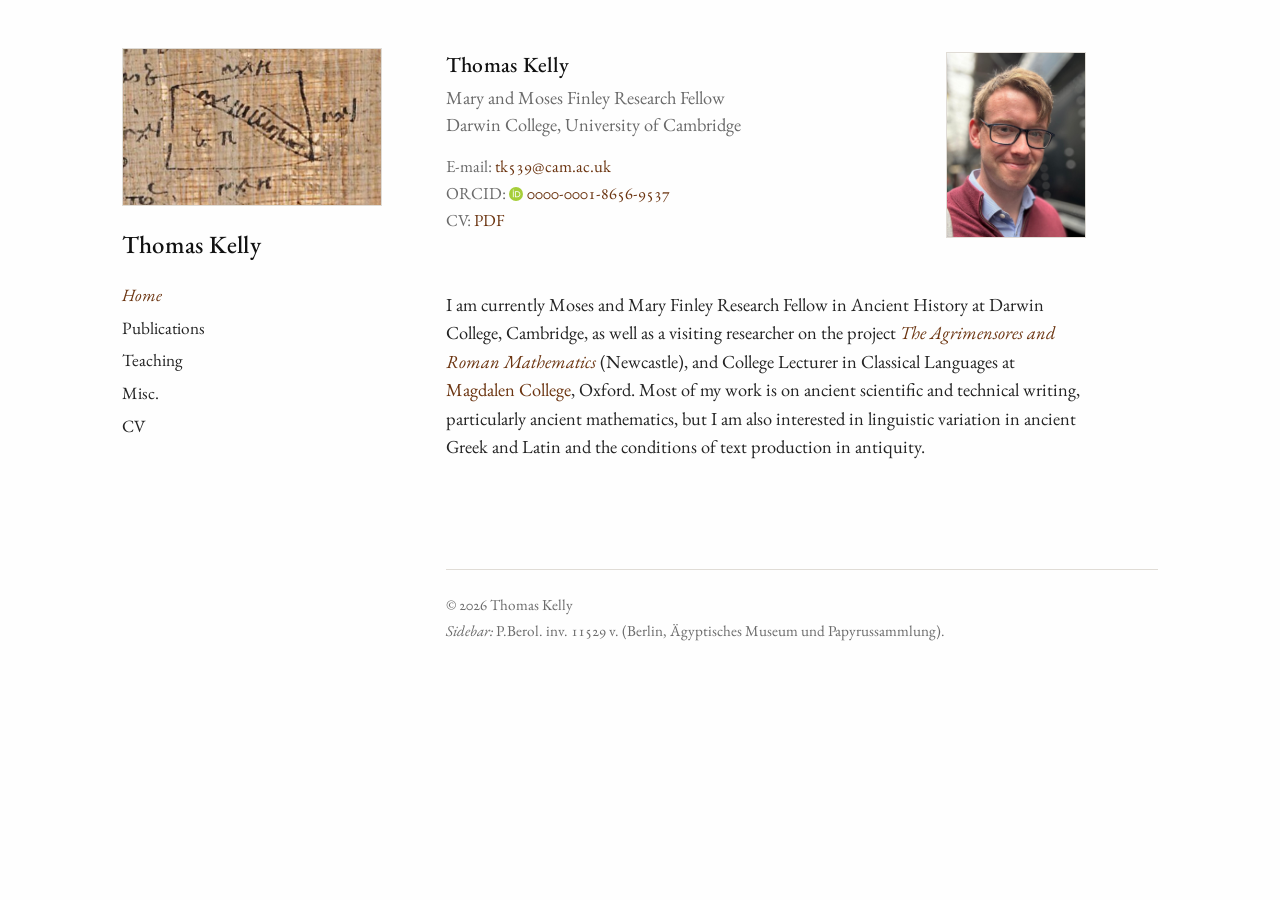
==== index.html @ 8e93f420 "anti-robots" ====
<!DOCTYPE html>
<html lang="en">
<head>
  <meta charset="UTF-8">
  <meta name="viewport" content="width=device-width, initial-scale=1">
  <title>Thomas Kelly</title>
  <meta name="robots" content="noindex, nofollow">
  <meta name="description" content="Thomas Kelly, Mary and Moses Finley Research Fellow at Darwin College, Cambridge.">
  <link rel="preconnect" href="https://fonts.googleapis.com">
  <link rel="preconnect" href="https://fonts.gstatic.com" crossorigin>
  <link rel="stylesheet" href="https://fonts.googleapis.com/css2?family=EB+Garamond:ital,wght@0,400;0,500;0,600;1,400;1,600&display=swap">
  <link rel="stylesheet" href="style.css">
</head>
<body>
<div class="layout">

  <aside class="sidebar">
    <a href="https://berlpap.smb.museum/03066/?lang=en"
       title="P.Berol. inv. 11529 v. — Mathematical exercises from Theadelpheia, after 139 CE. Staatliche Museen zu Berlin, Ägyptisches Museum und Papyrussammlung.">
      <img class="sidebar-image" src="papyrus.jpg"
           alt="A quadrilateral diagram with Greek annotations from a Roman-period mathematical papyrus.">
    </a>
    <h1><a href="index.html">Thomas Kelly</a></h1>
    <nav>
      <ul>
        <li><a href="index.html" class="current">Home</a></li>
        <li><a href="publications.html">Publications</a></li>
        <li><a href="teaching.html">Teaching</a></li>
        <li><a href="misc.html">Misc.</a></li>
        <li><a href="cv.pdf">CV</a></li>
      </ul>
    </nav>
  </aside>

  <main>

    <div class="contact">
      <img class="portrait" src="portrait.jpg" alt="">
      <p class="name">Thomas Kelly</p>
      <p class="role">
        Mary and Moses Finley Research Fellow<br>
        <a href="https://www.darwin.cam.ac.uk/">Darwin College</a>, University of Cambridge
      </p>
      <div class="links">
        E-mail: <a href="mailto:tk539@cam.ac.uk">tk539@cam.ac.uk</a><br>
        ORCID: <a href="https://orcid.org/0000-0001-8656-9537"><img src="orcid.svg" class="orcid-icon" alt="">0000-0001-8656-9537</a><br>
        CV: <a href="cv.pdf">PDF</a>
      </div>
    </div>

    <p>I am currently Moses and Mary Finley Research Fellow in Ancient History at Darwin College, Cambridge, as well as a visiting researcher on the project <em><a href="https://agroma.ncl.ac.uk/">The Agrimensores and Roman Mathematics</a></em> (Newcastle), and College Lecturer in Classical Languages at <a href="https://www.magd.ox.ac.uk/people/dr-thomas-kelly/">Magdalen College</a>, Oxford. Most of my work is on ancient scientific and technical writing, particularly ancient mathematics, but I am also interested in linguistic variation in ancient Greek and Latin and the conditions of text production in antiquity.

  </main>

  <footer class="footer">
    <p>&copy; 2026 Thomas Kelly</p>
    <p><em>Sidebar:</em> P.Berol. inv. 11529 v. (Berlin, <a href="https://berlpap.smb.museum/03066/?lang=en">Ägyptisches Museum und Papyrussammlung</a>).</p>
  </footer>

</div>
</body>
</html>
---- style.css ----
/* ────────────────────────────────────────────────────────────
   Thomas Kelly — personal site
   Two-column layout: sidebar (image, name, nav, portrait) +
   main content. EB Garamond body, white background, warm-brown
   accent pulled from papyrus ink. Mobile: sidebar stacks above.
   ──────────────────────────────────────────────────────────── */

:root {
  --bg:           #fefefe;
  --text:         #232323;
  --heading:      #111;
  --muted:        #6a6a6a;
  --accent:       #6b3410;
  --accent-hover: #4a2308;
  --rule:         #e0dcd6;

  --sidebar-width: 260px;
  --content-max:   640px;
  --column-gap:    4rem;
  --page-pad-y:    3rem;
  --page-pad-x:    2rem;
  --max-width:     1100px;

  --font-body:     'EB Garamond', Garamond, Georgia, 'Times New Roman', serif;
  --size-body:     1.15rem;
  --leading:       1.55;
}

*, *::before, *::after { box-sizing: border-box; }

html { font-size: 16px; }

body {
  margin: 0;
  background: var(--bg);
  color: var(--text);
  font-family: var(--font-body);
  font-size: var(--size-body);
  line-height: var(--leading);
  font-feature-settings: "kern" 1, "liga" 1, "onum" 1;
  -webkit-font-smoothing: antialiased;
  -moz-osx-font-smoothing: grayscale;
  text-rendering: optimizeLegibility;
}

/* ── LAYOUT ─────────────────────────────────────────────────── */

.layout {
  max-width: var(--max-width);
  margin: 0 auto;
  padding: var(--page-pad-y) var(--page-pad-x);
  display: grid;
  grid-template-columns: var(--sidebar-width) 1fr;
  column-gap: var(--column-gap);
  align-items: start;
}

.sidebar {
  position: sticky;
  top: var(--page-pad-y);
  align-self: start;
}

main { max-width: var(--content-max); min-width: 0; }

/* ── SIDEBAR ────────────────────────────────────────────────── */

.sidebar-image {
  display: block;
  width: 100%;
  height: auto;
  margin-bottom: 1.5rem;
  /* subtle border matches the muted line below — keeps the
     papyrus from floating on white */
  border: 1px solid var(--rule);
}

.sidebar h1 {
  font-size: 1.55rem;
  font-weight: 500;
  letter-spacing: 0.01em;
  margin: 0 0 1.25rem;
  line-height: 1.2;
}

.sidebar h1 a {
  color: var(--heading);
  border-bottom: none;
}

.sidebar h1 a:hover { color: var(--accent); }

.sidebar nav ul {
  list-style: none;
  padding: 0;
  margin: 0 0 2rem;
}

.sidebar nav li { margin: 0.2rem 0; }

.sidebar nav a {
  display: inline-block;
  color: var(--text);
  border-bottom: none;
  padding: 0.05rem 0;
  font-size: 1.08rem;
}

.sidebar nav a:hover { color: var(--accent); }

.sidebar nav a.current {
  color: var(--accent);
  font-style: italic;
}

.portrait {
  float: right;
  width: 140px;
  height: auto;
  margin: 0.25rem 0 1rem 1.5rem;
  border: 1px solid var(--rule);
}

/* ── MAIN CONTENT ───────────────────────────────────────────── */

main p { margin: 0 0 1rem; }
main p:last-child { margin-bottom: 0; }

main h2 {
  font-size: 1.3rem;
  font-weight: 500;
  color: var(--heading);
  margin: 2.75rem 0 1rem;
  letter-spacing: 0.01em;
}

main h2:first-child { margin-top: 0; }

main h3 {
  font-size: 1.08rem;
  font-weight: 600;
  color: var(--heading);
  margin: 1.75rem 0 0.5rem;
}

/* Links: warm brown, with a subtle underline-on-hover instead of
   the default — quieter than a permanent underline, more visible
   than a colour change alone */
a {
  color: var(--accent);
  text-decoration: none;
  border-bottom: 1px solid transparent;
  transition: border-color 120ms ease, color 120ms ease;
}

a:hover {
  border-bottom-color: var(--accent);
}

a:focus-visible {
  outline: 2px solid var(--accent);
  outline-offset: 2px;
  border-bottom-color: transparent;
}

em, i { font-style: italic; }
strong, b { font-weight: 600; }

/* ── CONTACT BLOCK (HOME PAGE) ──────────────────────────────── */

.contact {
  margin-bottom: 2.25rem;
  display: flow-root;   /* contains the floated portrait */
}

.contact .name {
  font-size: 1.35rem;
  font-weight: 500;
  color: var(--heading);
  margin: 0 0 0.15rem;
  letter-spacing: 0.01em;
}

.contact .role {
  color: var(--muted);
  margin: 0 0 1rem;
  line-height: 1.45;
}

.contact .role a { color: var(--muted); }
.contact .role a:hover { color: var(--accent); border-bottom-color: var(--accent); }

.contact .links {
  color: var(--muted);
  line-height: 1.6;
  font-size: 1.05rem;
}

.contact .links a { color: var(--accent); }

.orcid-icon {
  width: 14px;
  height: 14px;
  vertical-align: -2px;
  margin-right: 0.25rem;
}

/* ── BIBLIOGRAPHIC LISTS ────────────────────────────────────── */
/* Hanging indent: title flows back when it wraps. No bullets.
   Standard academic citation look. */

ul.entries {
  list-style: none;
  padding: 0;
  margin: 0;
}

ul.entries li {
  margin: 0 0 0.85rem;
  padding-left: 1.5em;
  text-indent: -1.5em;
}

ul.entries li:last-child { margin-bottom: 0; }

/* For shorter inline lists (Misc page, etc.) */
ul.plain {
  list-style: none;
  padding: 0;
  margin: 0;
}

ul.plain li { margin: 0 0 0.6rem; }

/* The middle dot separator between [text] and [recordings] */
.sep {
  color: var(--muted);
  margin: 0 0.4em;
}

/* ── FOOTER ─────────────────────────────────────────────────── */

.footer {
  grid-column: 2;
  margin-top: 6rem;
  padding-top: 1.25rem;
  border-top: 1px solid var(--rule);
  color: var(--muted);
  font-size: 0.95rem;
  line-height: 1.5;
}

.footer p { margin: 0.25rem 0; }
.footer a { color: var(--muted); }
.footer a:hover { color: var(--accent); border-bottom-color: var(--accent); }

/* ── MOBILE ─────────────────────────────────────────────────── */

@media (max-width: 760px) {
  .layout {
    grid-template-columns: 1fr;
    padding: 1.75rem 1.25rem;
    row-gap: 2rem;
  }
  .sidebar { position: static; }
  .sidebar-image { max-width: 320px; }
  .sidebar h1 { font-size: 1.7rem; }
  .portrait { width: 110px; margin-left: 1rem; }
  .footer { grid-column: 1; margin-top: 4rem; }
  main h2 { margin-top: 2.25rem; }
  :root { --size-body: 1.1rem; }
}

/* ── PRINT ──────────────────────────────────────────────────── */
/* Keep things sensible if anyone prints a page */

@media print {
  .sidebar, .footer { display: none; }
  .layout {
    display: block;
    max-width: none;
    padding: 0;
  }
  main { max-width: none; }
  a { color: inherit; border-bottom: none; }
}
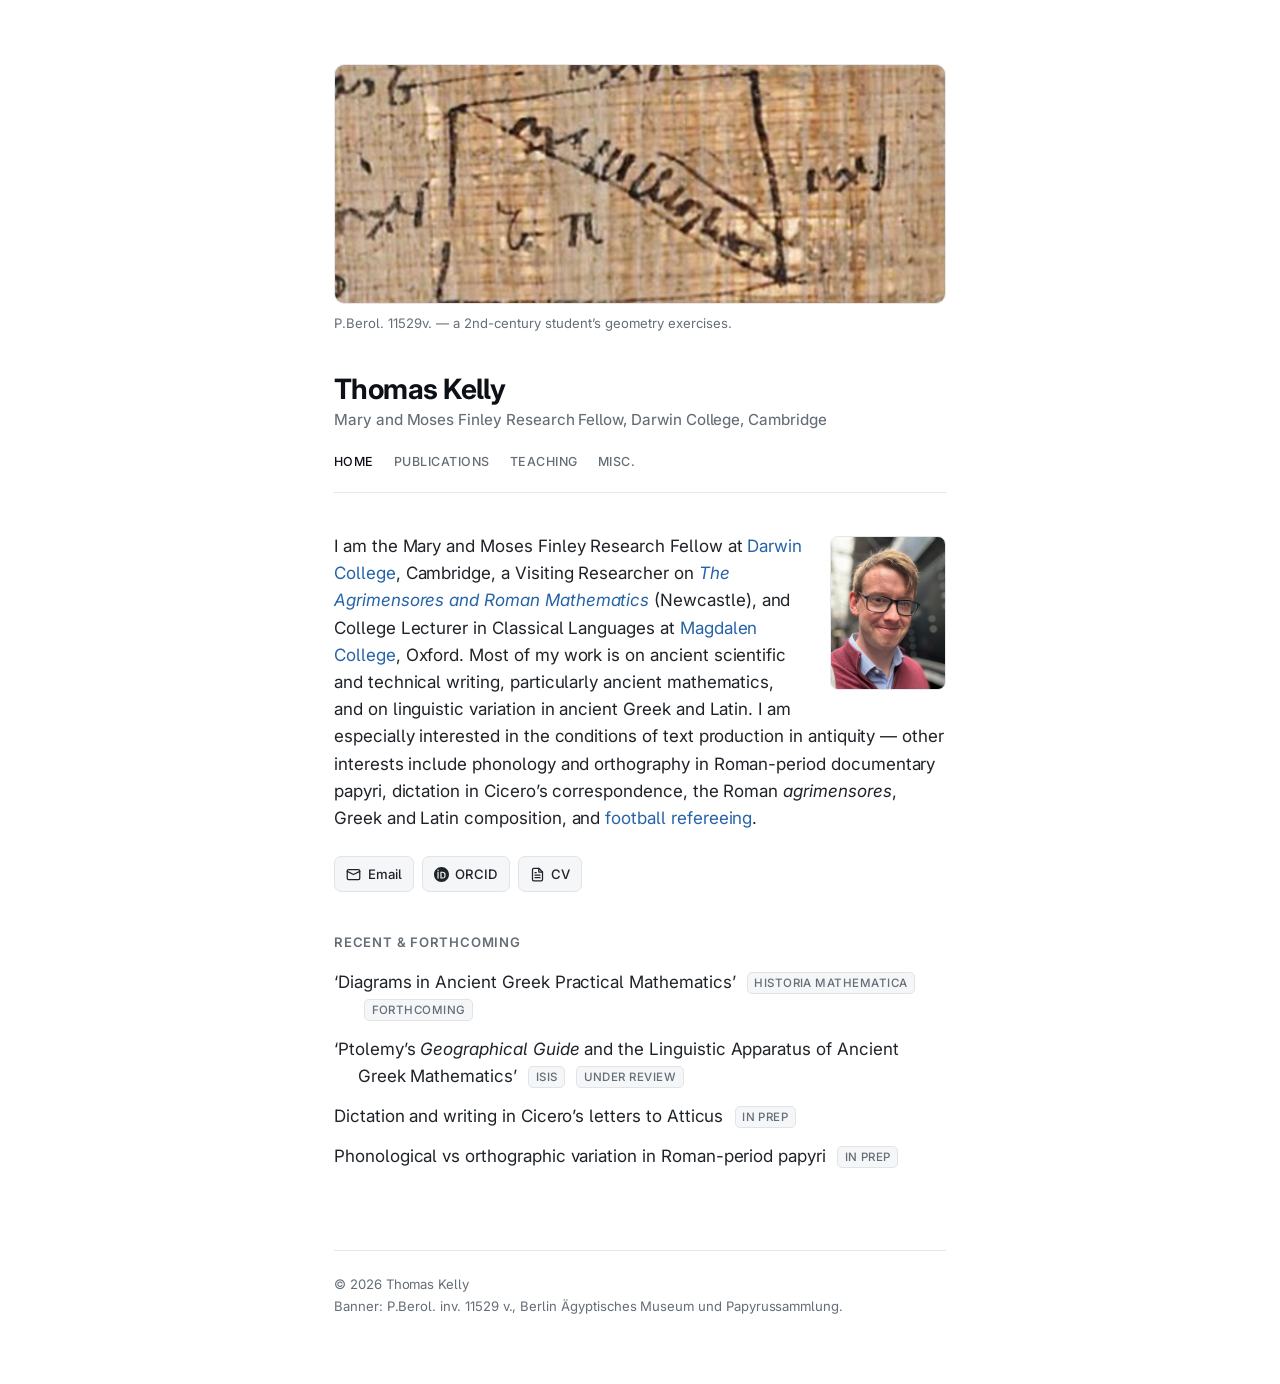
==== commit 2780e8f3: "aesthetic update" ====
--- a/index.html
+++ b/index.html
@@ -4,59 +4,74 @@
   <meta charset="UTF-8">
   <meta name="viewport" content="width=device-width, initial-scale=1">
   <title>Thomas Kelly</title>
+  <meta name="description" content="Thomas Kelly, Mary and Moses Finley Research Fellow at Darwin College, Cambridge.">
   <meta name="robots" content="noindex, nofollow">
-  <meta name="description" content="Thomas Kelly, Mary and Moses Finley Research Fellow at Darwin College, Cambridge.">
+  <meta name="theme-color" content="#0d1117">
   <link rel="preconnect" href="https://fonts.googleapis.com">
   <link rel="preconnect" href="https://fonts.gstatic.com" crossorigin>
-  <link rel="stylesheet" href="https://fonts.googleapis.com/css2?family=EB+Garamond:ital,wght@0,400;0,500;0,600;1,400;1,600&display=swap">
+  <link rel="stylesheet" href="https://fonts.googleapis.com/css2?family=Inter:wght@400;450;500;600;700&family=Noto+Sans:wght@400;500;600&display=swap">
   <link rel="stylesheet" href="style.css">
 </head>
 <body>
-<div class="layout">
+<div class="container">
 
-  <aside class="sidebar">
+  <div class="banner">
     <a href="https://berlpap.smb.museum/03066/?lang=en"
-       title="P.Berol. inv. 11529 v. — Mathematical exercises from Theadelpheia, after 139 CE. Staatliche Museen zu Berlin, Ägyptisches Museum und Papyrussammlung.">
-      <img class="sidebar-image" src="papyrus.jpg"
+       title="P.Berol. inv. 11529 v. — Mathematical exercises from Theadelpheia, after 139 CE.">
+      <img src="papyrus.jpg"
            alt="A quadrilateral diagram with Greek annotations from a Roman-period mathematical papyrus.">
     </a>
+    <span class="caption">P.Berol. 11529v. — a 2nd-century student&rsquo;s geometry exercises.</span>
+  </div>
+
+  <header class="site-header">
     <h1><a href="index.html">Thomas Kelly</a></h1>
+    <p class="tagline">Mary and Moses Finley Research Fellow, Darwin College, Cambridge</p>
     <nav>
-      <ul>
-        <li><a href="index.html" class="current">Home</a></li>
-        <li><a href="publications.html">Publications</a></li>
-        <li><a href="teaching.html">Teaching</a></li>
-        <li><a href="misc.html">Misc.</a></li>
-        <li><a href="cv.pdf">CV</a></li>
-      </ul>
+      <a href="index.html" class="current">Home</a>
+      <a href="publications.html">Publications</a>
+      <a href="teaching.html">Teaching</a>
+      <a href="misc.html">Misc.</a>
     </nav>
-  </aside>
+  </header>
 
   <main>
 
-    <div class="contact">
+    <div class="bio">
       <img class="portrait" src="portrait.jpg" alt="">
-      <p class="name">Thomas Kelly</p>
-      <p class="role">
-        Mary and Moses Finley Research Fellow<br>
-        <a href="https://www.darwin.cam.ac.uk/">Darwin College</a>, University of Cambridge
-      </p>
-      <div class="links">
-        E-mail: <a href="mailto:tk539@cam.ac.uk">tk539@cam.ac.uk</a><br>
-        ORCID: <a href="https://orcid.org/0000-0001-8656-9537"><img src="orcid.svg" class="orcid-icon" alt="">0000-0001-8656-9537</a><br>
-        CV: <a href="cv.pdf">PDF</a>
-      </div>
+      <p>I am the Mary and Moses Finley Research Fellow at <a href="https://www.darwin.cam.ac.uk/">Darwin College</a>, Cambridge, a Visiting Researcher on <em><a href="https://agroma.ncl.ac.uk/">The Agrimensores and Roman Mathematics</a></em> (Newcastle), and College Lecturer in Classical Languages at <a href="https://www.magd.ox.ac.uk/people/dr-thomas-kelly/">Magdalen College</a>, Oxford. Most of my work is on ancient scientific and technical writing, particularly ancient mathematics, and on linguistic variation in ancient Greek and Latin. I am especially interested in the conditions of text production in antiquity &mdash; other interests include phonology and orthography in Roman-period documentary papyri, dictation in Cicero&rsquo;s correspondence, the Roman <em>agrimensores</em>, Greek and Latin composition, and <a href="misc.html#mildenhall">football refereeing</a>.</p>
     </div>
 
-    <p>I am currently Moses and Mary Finley Research Fellow in Ancient History at Darwin College, Cambridge, as well as a visiting researcher on the project <em><a href="https://agroma.ncl.ac.uk/">The Agrimensores and Roman Mathematics</a></em> (Newcastle), and College Lecturer in Classical Languages at <a href="https://www.magd.ox.ac.uk/people/dr-thomas-kelly/">Magdalen College</a>, Oxford. Most of my work is on ancient scientific and technical writing, particularly ancient mathematics, but I am also interested in linguistic variation in ancient Greek and Latin and the conditions of text production in antiquity.
+    <div class="iconrow">
+      <a href="mailto:tk539@cam.ac.uk">
+        <svg viewBox="0 0 24 24" fill="none" stroke="currentColor" stroke-width="2" stroke-linecap="round" stroke-linejoin="round"><rect x="2" y="4" width="20" height="16" rx="2"/><path d="m22 7-10 5L2 7"/></svg>
+        Email
+      </a>
+      <a href="https://orcid.org/0000-0001-8656-9537">
+        <svg viewBox="0 0 24 24" fill="currentColor"><path d="M12 0C5.4 0 0 5.4 0 12s5.4 12 12 12 12-5.4 12-12S18.6 0 12 0zM7.4 18.4H5.5V7.6h1.9v10.8zm-.95-12.2a1.1 1.1 0 1 1 0-2.2 1.1 1.1 0 0 1 0 2.2zM18.5 14c0 3-1.9 4.4-4.7 4.4h-3.6V7.6h3.6c2.8 0 4.7 1.5 4.7 4.4v2zm-4.8-4.8h-1.6v7.5h1.6c2.3 0 3-1.4 3-3.7 0-2.2-.9-3.8-3-3.8z"/></svg>
+        ORCID
+      </a>
+      <a href="cv.pdf">
+        <svg viewBox="0 0 24 24" fill="none" stroke="currentColor" stroke-width="2" stroke-linecap="round" stroke-linejoin="round"><path d="M14 2H6a2 2 0 0 0-2 2v16a2 2 0 0 0 2 2h12a2 2 0 0 0 2-2V8z"/><path d="M14 2v6h6"/><path d="M16 13H8M16 17H8M10 9H8"/></svg>
+        CV
+      </a>
+    </div>
+
+    <h2>Recent &amp; forthcoming</h2>
+    <ul class="entries">
+      <li>&lsquo;Diagrams in Ancient Greek Practical Mathematics&rsquo; <span class="tag">Historia Mathematica</span> <span class="tag">forthcoming</span></li>
+      <li>&lsquo;Ptolemy&rsquo;s <em>Geographical Guide</em> and the Linguistic Apparatus of Ancient Greek Mathematics&rsquo; <span class="tag">Isis</span> <span class="tag">under review</span></li>
+      <li>Dictation and writing in Cicero&rsquo;s letters to Atticus <span class="tag">in prep</span></li>
+      <li>Phonological vs orthographic variation in Roman-period papyri <span class="tag">in prep</span></li>
+    </ul>
 
   </main>
 
   <footer class="footer">
     <p>&copy; 2026 Thomas Kelly</p>
-    <p><em>Sidebar:</em> P.Berol. inv. 11529 v. (Berlin, <a href="https://berlpap.smb.museum/03066/?lang=en">Ägyptisches Museum und Papyrussammlung</a>).</p>
+    <p>Banner: P.Berol. inv. 11529 v., Berlin <a href="https://berlpap.smb.museum/03066/?lang=en">Ägyptisches Museum und Papyrussammlung</a>.</p>
   </footer>
 
 </div>
 </body>
-</html>+</html>
--- a/style.css
+++ b/style.css
@@ -1,29 +1,41 @@
 /* ────────────────────────────────────────────────────────────
-   Thomas Kelly — personal site
-   Two-column layout: sidebar (image, name, nav, portrait) +
-   main content. EB Garamond body, white background, warm-brown
-   accent pulled from papyrus ink. Mobile: sidebar stacks above.
+   Thomas Kelly — "full Michaillat" tech variant
+   Inter (Latin) + Noto Sans (Greek fallback). Cool palette.
+   System-aware dark mode. Tight, engineered vertical rhythm.
    ──────────────────────────────────────────────────────────── */
 
 :root {
-  --bg:           #fefefe;
-  --text:         #232323;
-  --heading:      #111;
-  --muted:        #6a6a6a;
-  --accent:       #6b3410;
-  --accent-hover: #4a2308;
-  --rule:         #e0dcd6;
-
-  --sidebar-width: 260px;
-  --content-max:   640px;
-  --column-gap:    4rem;
-  --page-pad-y:    3rem;
-  --page-pad-x:    2rem;
-  --max-width:     1100px;
-
-  --font-body:     'EB Garamond', Garamond, Georgia, 'Times New Roman', serif;
-  --size-body:     1.15rem;
-  --leading:       1.55;
+  --bg:        #ffffff;
+  --text:      #1f2328;
+  --heading:   #0d1117;
+  --muted:     #656d76;
+  --accent:    #2563a8;     /* cool blue */
+  --accent-2:  #1a4a82;
+  --rule:      #e4e7eb;
+  --chip-bg:   #f4f6f8;
+  --chip-br:   #e0e4e8;
+
+  --content-max: 660px;
+  --pad-y: 4rem;
+  --pad-x: 1.5rem;
+
+  --font: 'Inter', 'Noto Sans', -apple-system, BlinkMacSystemFont, 'Segoe UI', system-ui, sans-serif;
+  --size: 1.0625rem;        /* 17px — smaller, denser than the serif version */
+  --leading: 1.6;
+}
+
+@media (prefers-color-scheme: dark) {
+  :root {
+    --bg:       #0d1117;
+    --text:     #c9d1d9;
+    --heading:  #f0f6fc;
+    --muted:    #8b949e;
+    --accent:   #6cb0ff;
+    --accent-2: #92c5ff;
+    --rule:     #21262d;
+    --chip-bg:  #161b22;
+    --chip-br:  #30363d;
+  }
 }
 
 *, *::before, *::after { box-sizing: border-box; }
@@ -34,253 +46,230 @@
   margin: 0;
   background: var(--bg);
   color: var(--text);
-  font-family: var(--font-body);
-  font-size: var(--size-body);
+  font-family: var(--font);
+  font-size: var(--size);
   line-height: var(--leading);
-  font-feature-settings: "kern" 1, "liga" 1, "onum" 1;
+  font-feature-settings: "kern" 1, "liga" 1, "calt" 1, "cv05" 1;
   -webkit-font-smoothing: antialiased;
   -moz-osx-font-smoothing: grayscale;
-  text-rendering: optimizeLegibility;
-}
-
-/* ── LAYOUT ─────────────────────────────────────────────────── */
-
-.layout {
-  max-width: var(--max-width);
+  letter-spacing: -0.003em;       /* Inter looks best very slightly tightened */
+}
+
+.container {
+  max-width: var(--content-max);
   margin: 0 auto;
-  padding: var(--page-pad-y) var(--page-pad-x);
-  display: grid;
-  grid-template-columns: var(--sidebar-width) 1fr;
-  column-gap: var(--column-gap);
-  align-items: start;
-}
-
-.sidebar {
-  position: sticky;
-  top: var(--page-pad-y);
-  align-self: start;
-}
-
-main { max-width: var(--content-max); min-width: 0; }
-
-/* ── SIDEBAR ────────────────────────────────────────────────── */
-
-.sidebar-image {
+  padding: var(--pad-y) var(--pad-x);
+}
+
+/* ── BANNER (home only) ─────────────────────────────────────── */
+
+.banner { margin-bottom: 2.5rem; }
+
+.banner img {
   display: block;
   width: 100%;
   height: auto;
-  margin-bottom: 1.5rem;
-  /* subtle border matches the muted line below — keeps the
-     papyrus from floating on white */
+  max-height: 240px;
+  object-fit: cover;
+  object-position: center 35%;
+  border-radius: 10px;
   border: 1px solid var(--rule);
 }
 
-.sidebar h1 {
-  font-size: 1.55rem;
+.banner .caption {
+  display: block;
+  font-size: 0.82rem;
+  color: var(--muted);
+  margin-top: 0.55rem;
+  letter-spacing: 0;
+}
+
+/* ── HEADER ─────────────────────────────────────────────────── */
+
+header.site-header {
+  margin-bottom: 2.5rem;
+}
+
+header.site-header h1 {
+  font-size: 1.75rem;
+  font-weight: 700;
+  letter-spacing: -0.02em;
+  margin: 0 0 0.2rem;
+  line-height: 1.1;
+}
+
+header.site-header h1 a { color: var(--heading); border: none; }
+header.site-header h1 a:hover { color: var(--accent); }
+
+header.site-header .tagline {
+  color: var(--muted);
+  margin: 0 0 1.25rem;
+  font-size: 0.95rem;
+  font-weight: 450;
+}
+
+/* nav as a horizontal row of restrained links */
+header.site-header nav {
+  display: flex;
+  flex-wrap: wrap;
+  gap: 1.25rem;
+  font-size: 0.9rem;
   font-weight: 500;
-  letter-spacing: 0.01em;
-  margin: 0 0 1.25rem;
-  line-height: 1.2;
-}
-
-.sidebar h1 a {
-  color: var(--heading);
-  border-bottom: none;
-}
-
-.sidebar h1 a:hover { color: var(--accent); }
-
-.sidebar nav ul {
-  list-style: none;
-  padding: 0;
-  margin: 0 0 2rem;
-}
-
-.sidebar nav li { margin: 0.2rem 0; }
-
-.sidebar nav a {
-  display: inline-block;
+  padding-bottom: 1.25rem;
+  border-bottom: 1px solid var(--rule);
+}
+
+header.site-header nav a {
+  color: var(--muted);
+  border: none;
+  text-transform: uppercase;
+  letter-spacing: 0.04em;
+  font-size: 0.78rem;
+}
+
+header.site-header nav a:hover { color: var(--accent); }
+header.site-header nav a.current { color: var(--heading); }
+
+/* ── ICON ROW ───────────────────────────────────────────────── */
+
+.iconrow {
+  display: flex;
+  flex-wrap: wrap;
+  gap: 0.5rem;
+  margin: 1.25rem 0 0;
+}
+
+.iconrow a {
+  display: inline-flex;
+  align-items: center;
+  gap: 0.4rem;
+  padding: 0.4rem 0.7rem;
+  border: 1px solid var(--chip-br);
+  background: var(--chip-bg);
+  border-radius: 7px;
   color: var(--text);
-  border-bottom: none;
-  padding: 0.05rem 0;
-  font-size: 1.08rem;
-}
-
-.sidebar nav a:hover { color: var(--accent); }
-
-.sidebar nav a.current {
+  font-size: 0.82rem;
+  font-weight: 500;
+  letter-spacing: 0;
+}
+
+.iconrow a:hover {
+  border-color: var(--accent);
   color: var(--accent);
-  font-style: italic;
-}
+}
+
+.iconrow svg {
+  width: 15px;
+  height: 15px;
+  flex-shrink: 0;
+}
+
+/* ── BIO ────────────────────────────────────────────────────── */
+
+.bio { display: flow-root; margin-bottom: 1.5rem; }
 
 .portrait {
   float: right;
-  width: 140px;
+  width: 116px;
   height: auto;
-  margin: 0.25rem 0 1rem 1.5rem;
+  margin: 0.2rem 0 1rem 1.5rem;
+  border-radius: 8px;
   border: 1px solid var(--rule);
 }
 
-/* ── MAIN CONTENT ───────────────────────────────────────────── */
+/* ── MAIN ───────────────────────────────────────────────────── */
 
 main p { margin: 0 0 1rem; }
 main p:last-child { margin-bottom: 0; }
 
 main h2 {
-  font-size: 1.3rem;
-  font-weight: 500;
-  color: var(--heading);
-  margin: 2.75rem 0 1rem;
-  letter-spacing: 0.01em;
+  font-size: 0.82rem;
+  font-weight: 600;
+  text-transform: uppercase;
+  letter-spacing: 0.06em;
+  color: var(--muted);
+  margin: 2.5rem 0 1rem;
 }
 
 main h2:first-child { margin-top: 0; }
 
-main h3 {
-  font-size: 1.08rem;
-  font-weight: 600;
-  color: var(--heading);
-  margin: 1.75rem 0 0.5rem;
-}
-
-/* Links: warm brown, with a subtle underline-on-hover instead of
-   the default — quieter than a permanent underline, more visible
-   than a colour change alone */
 a {
   color: var(--accent);
   text-decoration: none;
   border-bottom: 1px solid transparent;
-  transition: border-color 120ms ease, color 120ms ease;
-}
-
-a:hover {
-  border-bottom-color: var(--accent);
-}
-
-a:focus-visible {
-  outline: 2px solid var(--accent);
-  outline-offset: 2px;
-  border-bottom-color: transparent;
-}
+  transition: border-color 100ms, color 100ms;
+}
+a:hover { border-bottom-color: var(--accent); }
+a:focus-visible { outline: 2px solid var(--accent); outline-offset: 2px; }
 
 em, i { font-style: italic; }
 strong, b { font-weight: 600; }
 
-/* ── CONTACT BLOCK (HOME PAGE) ──────────────────────────────── */
-
-.contact {
-  margin-bottom: 2.25rem;
-  display: flow-root;   /* contains the floated portrait */
-}
-
-.contact .name {
-  font-size: 1.35rem;
+/* Greek runs use Noto Sans (polytonic). Wrap Greek in <span lang="grc"> */
+[lang="grc"], [lang="el"] {
+  font-family: 'Noto Sans', sans-serif;
+  letter-spacing: 0;
+}
+
+/* ── LISTS ──────────────────────────────────────────────────── */
+
+ul.entries, ul.plain { list-style: none; padding: 0; margin: 0; }
+
+ul.entries li {
+  margin: 0 0 0.8rem;
+  padding-left: 1.4em;
+  text-indent: -1.4em;
+  color: var(--text);
+}
+ul.entries li:last-child { margin-bottom: 0; }
+
+ul.plain li { margin: 0 0 0.6rem; }
+
+.tag {
+  display: inline-block;
+  font-size: 0.72rem;
   font-weight: 500;
-  color: var(--heading);
-  margin: 0 0 0.15rem;
-  letter-spacing: 0.01em;
-}
-
-.contact .role {
-  color: var(--muted);
-  margin: 0 0 1rem;
-  line-height: 1.45;
-}
-
-.contact .role a { color: var(--muted); }
-.contact .role a:hover { color: var(--accent); border-bottom-color: var(--accent); }
-
-.contact .links {
-  color: var(--muted);
-  line-height: 1.6;
-  font-size: 1.05rem;
-}
-
-.contact .links a { color: var(--accent); }
-
-.orcid-icon {
-  width: 14px;
-  height: 14px;
-  vertical-align: -2px;
-  margin-right: 0.25rem;
-}
-
-/* ── BIBLIOGRAPHIC LISTS ────────────────────────────────────── */
-/* Hanging indent: title flows back when it wraps. No bullets.
-   Standard academic citation look. */
-
-ul.entries {
-  list-style: none;
-  padding: 0;
-  margin: 0;
-}
-
-ul.entries li {
-  margin: 0 0 0.85rem;
-  padding-left: 1.5em;
-  text-indent: -1.5em;
-}
-
-ul.entries li:last-child { margin-bottom: 0; }
-
-/* For shorter inline lists (Misc page, etc.) */
-ul.plain {
-  list-style: none;
-  padding: 0;
-  margin: 0;
-}
-
-ul.plain li { margin: 0 0 0.6rem; }
-
-/* The middle dot separator between [text] and [recordings] */
-.sep {
-  color: var(--muted);
-  margin: 0 0.4em;
-}
+  text-transform: uppercase;
+  letter-spacing: 0.04em;
+  color: var(--muted);
+  border: 1px solid var(--chip-br);
+  background: var(--chip-bg);
+  border-radius: 5px;
+  padding: 0.05rem 0.4rem;
+  margin-left: 0.4rem;
+  vertical-align: 1px;
+  text-indent: 0;
+}
+
+.sep { color: var(--muted); margin: 0 0.35em; }
 
 /* ── FOOTER ─────────────────────────────────────────────────── */
 
 .footer {
-  grid-column: 2;
-  margin-top: 6rem;
+  margin-top: 5rem;
   padding-top: 1.25rem;
   border-top: 1px solid var(--rule);
   color: var(--muted);
-  font-size: 0.95rem;
+  font-size: 0.82rem;
   line-height: 1.5;
 }
-
-.footer p { margin: 0.25rem 0; }
+.footer p { margin: 0.2rem 0; }
 .footer a { color: var(--muted); }
 .footer a:hover { color: var(--accent); border-bottom-color: var(--accent); }
 
 /* ── MOBILE ─────────────────────────────────────────────────── */
 
-@media (max-width: 760px) {
-  .layout {
-    grid-template-columns: 1fr;
-    padding: 1.75rem 1.25rem;
-    row-gap: 2rem;
-  }
-  .sidebar { position: static; }
-  .sidebar-image { max-width: 320px; }
-  .sidebar h1 { font-size: 1.7rem; }
-  .portrait { width: 110px; margin-left: 1rem; }
-  .footer { grid-column: 1; margin-top: 4rem; }
-  main h2 { margin-top: 2.25rem; }
-  :root { --size-body: 1.1rem; }
-}
-
-/* ── PRINT ──────────────────────────────────────────────────── */
-/* Keep things sensible if anyone prints a page */
+@media (max-width: 700px) {
+  :root { --pad-y: 2.5rem; --size: 1rem; }
+  header.site-header h1 { font-size: 1.5rem; }
+  .banner img { max-height: 180px; }
+  .portrait { width: 92px; margin-left: 1rem; }
+  header.site-header nav { gap: 0.9rem; }
+}
 
 @media print {
-  .sidebar, .footer { display: none; }
-  .layout {
-    display: block;
-    max-width: none;
-    padding: 0;
-  }
-  main { max-width: none; }
-  a { color: inherit; border-bottom: none; }
-}+  .banner, header.site-header nav, .iconrow, .footer { display: none; }
+  :root { --bg: #fff; --text: #000; }
+  .container { max-width: none; padding: 0; }
+  a { color: inherit; border: none; }
+}
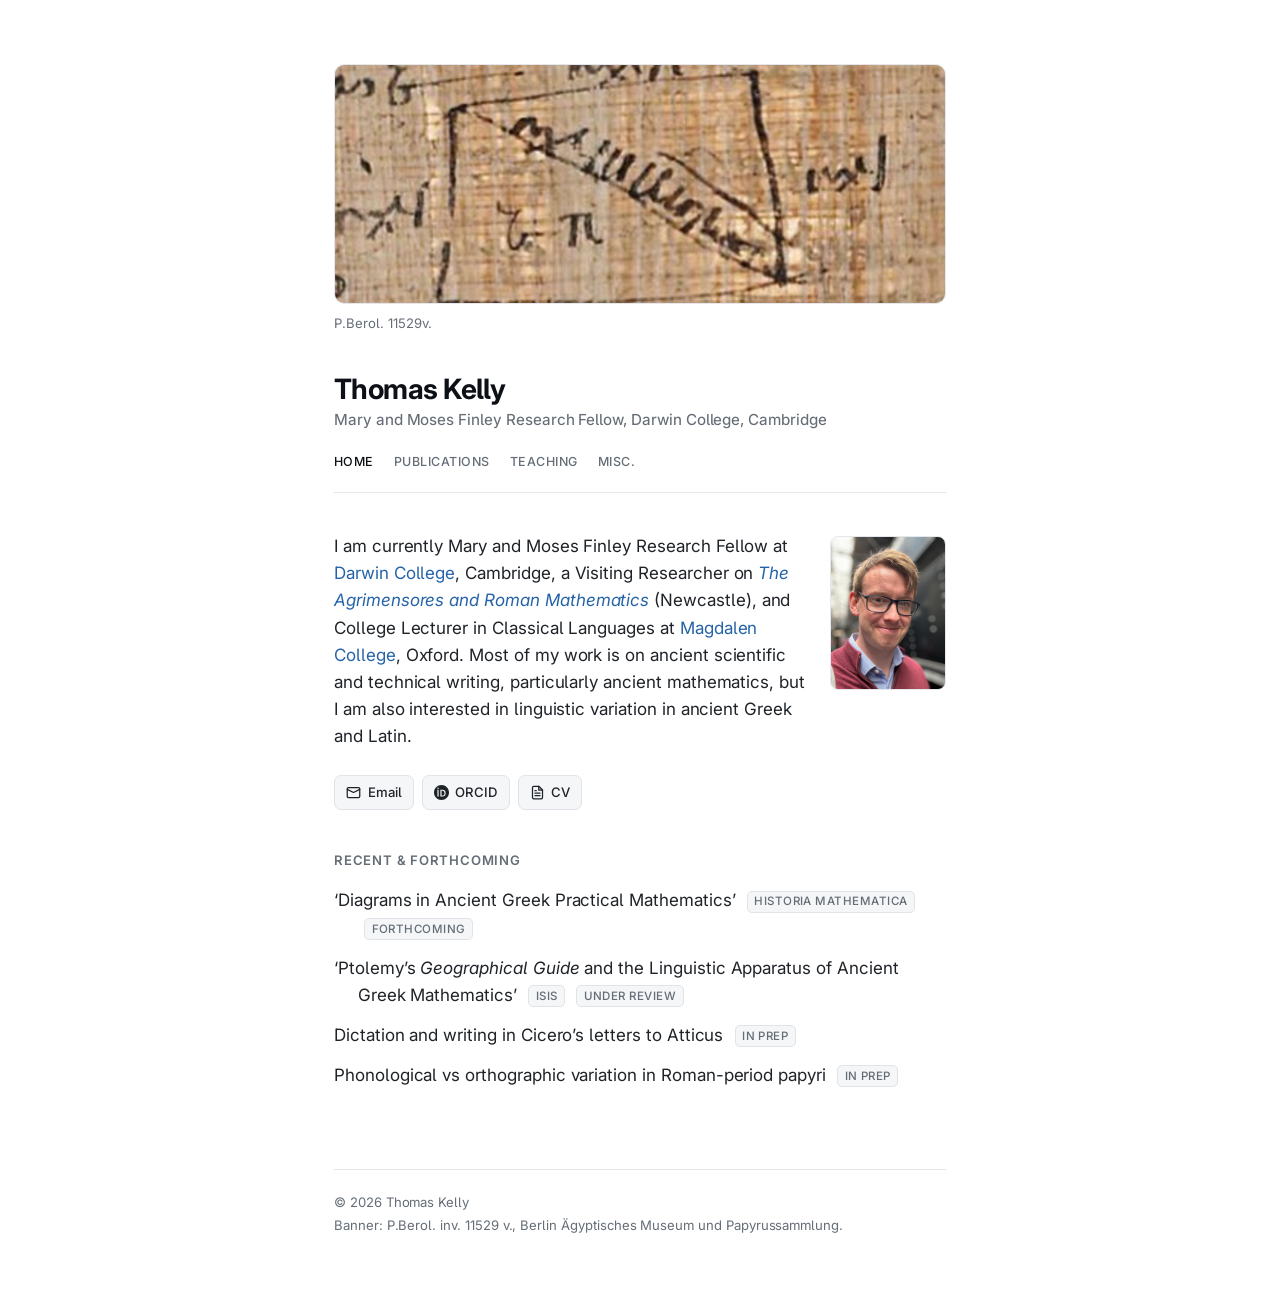
==== commit 7134573f: "update to bio" ====
--- a/index.html
+++ b/index.html
@@ -21,7 +21,7 @@
       <img src="papyrus.jpg"
            alt="A quadrilateral diagram with Greek annotations from a Roman-period mathematical papyrus.">
     </a>
-    <span class="caption">P.Berol. 11529v. — a 2nd-century student&rsquo;s geometry exercises.</span>
+    <span class="caption">P.Berol. 11529v. <!-- a 2nd-century student&rsquo;s geometry exercises.--></span>
   </div>
 
   <header class="site-header">
@@ -39,7 +39,7 @@
 
     <div class="bio">
       <img class="portrait" src="portrait.jpg" alt="">
-      <p>I am the Mary and Moses Finley Research Fellow at <a href="https://www.darwin.cam.ac.uk/">Darwin College</a>, Cambridge, a Visiting Researcher on <em><a href="https://agroma.ncl.ac.uk/">The Agrimensores and Roman Mathematics</a></em> (Newcastle), and College Lecturer in Classical Languages at <a href="https://www.magd.ox.ac.uk/people/dr-thomas-kelly/">Magdalen College</a>, Oxford. Most of my work is on ancient scientific and technical writing, particularly ancient mathematics, and on linguistic variation in ancient Greek and Latin. I am especially interested in the conditions of text production in antiquity &mdash; other interests include phonology and orthography in Roman-period documentary papyri, dictation in Cicero&rsquo;s correspondence, the Roman <em>agrimensores</em>, Greek and Latin composition, and <a href="misc.html#mildenhall">football refereeing</a>.</p>
+      <p>I am currently Mary and Moses Finley Research Fellow at <a href="https://www.darwin.cam.ac.uk/">Darwin College</a>, Cambridge, a Visiting Researcher on <em><a href="https://agroma.ncl.ac.uk/">The Agrimensores and Roman Mathematics</a></em> (Newcastle), and College Lecturer in Classical Languages at <a href="https://www.magd.ox.ac.uk/people/dr-thomas-kelly/">Magdalen College</a>, Oxford. Most of my work is on ancient scientific and technical writing, particularly ancient mathematics, but I am also interested in linguistic variation in ancient Greek and Latin.</p>
     </div>
 
     <div class="iconrow">
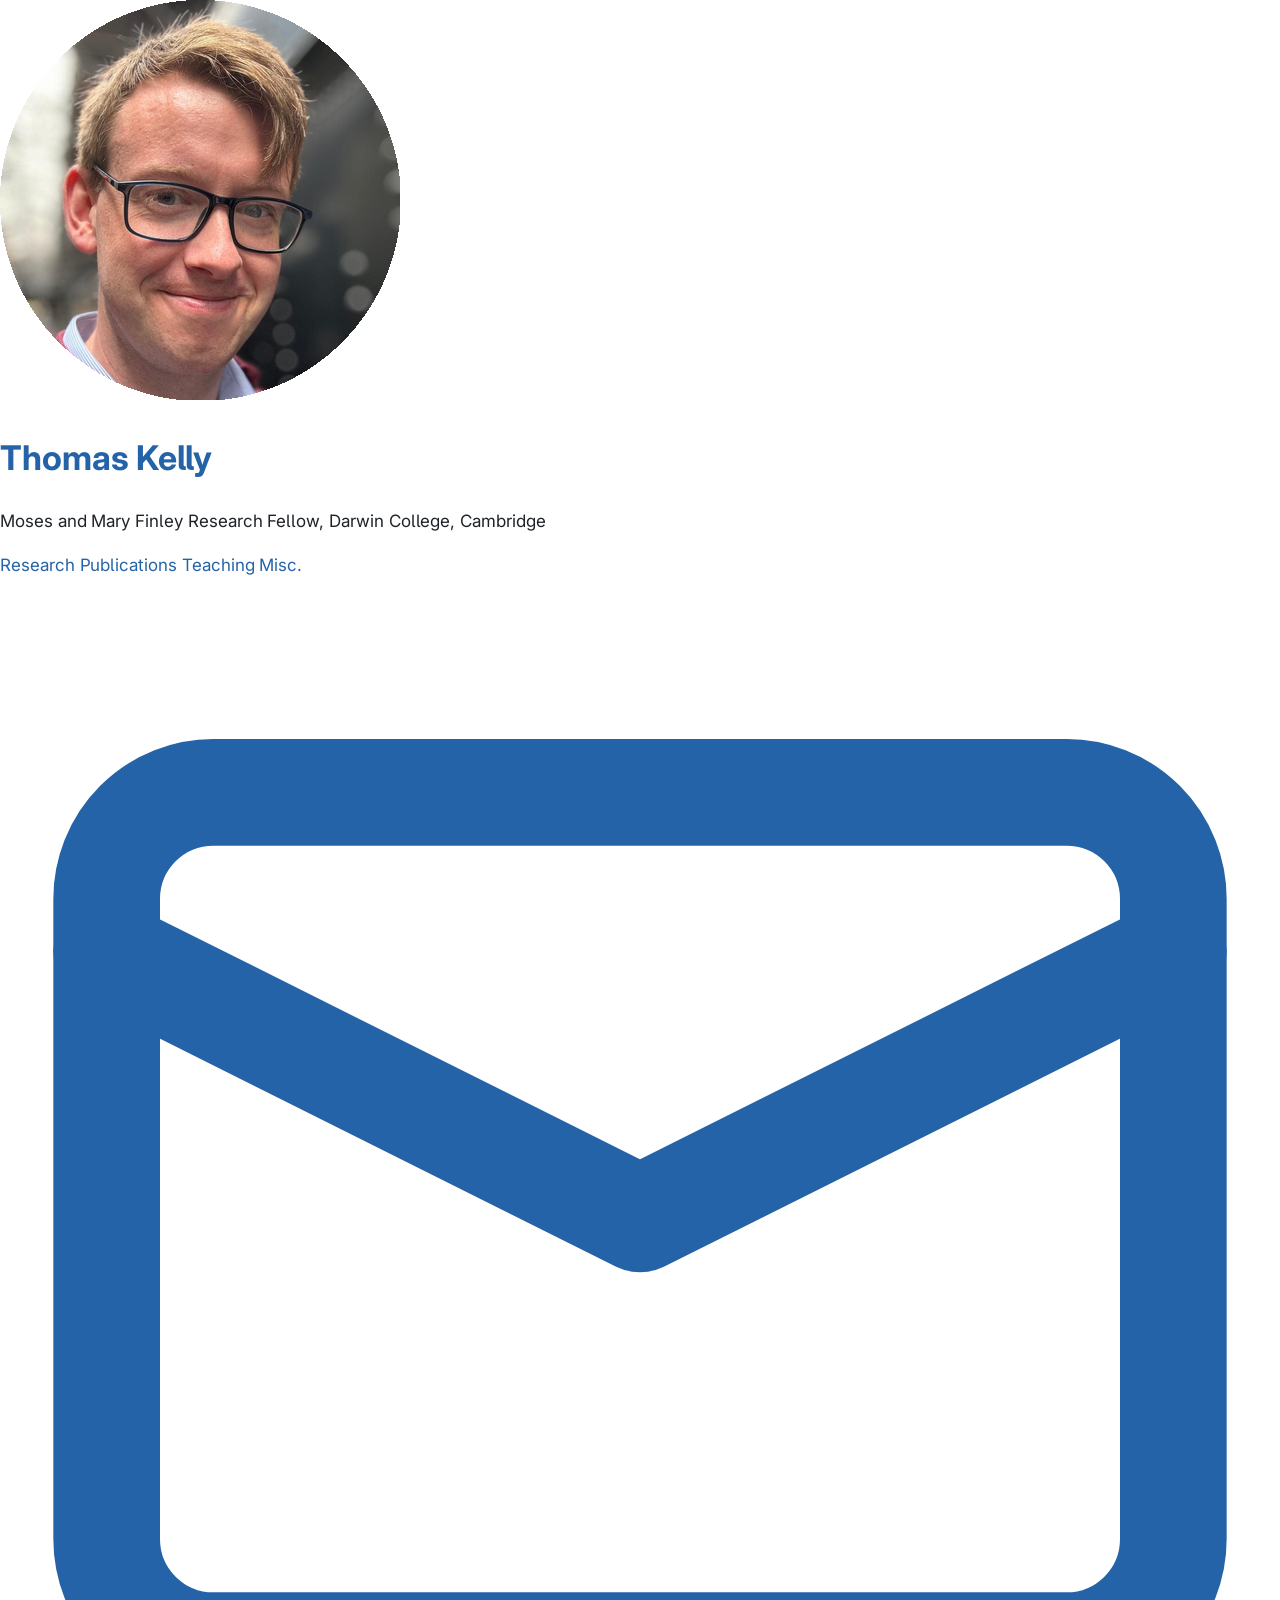
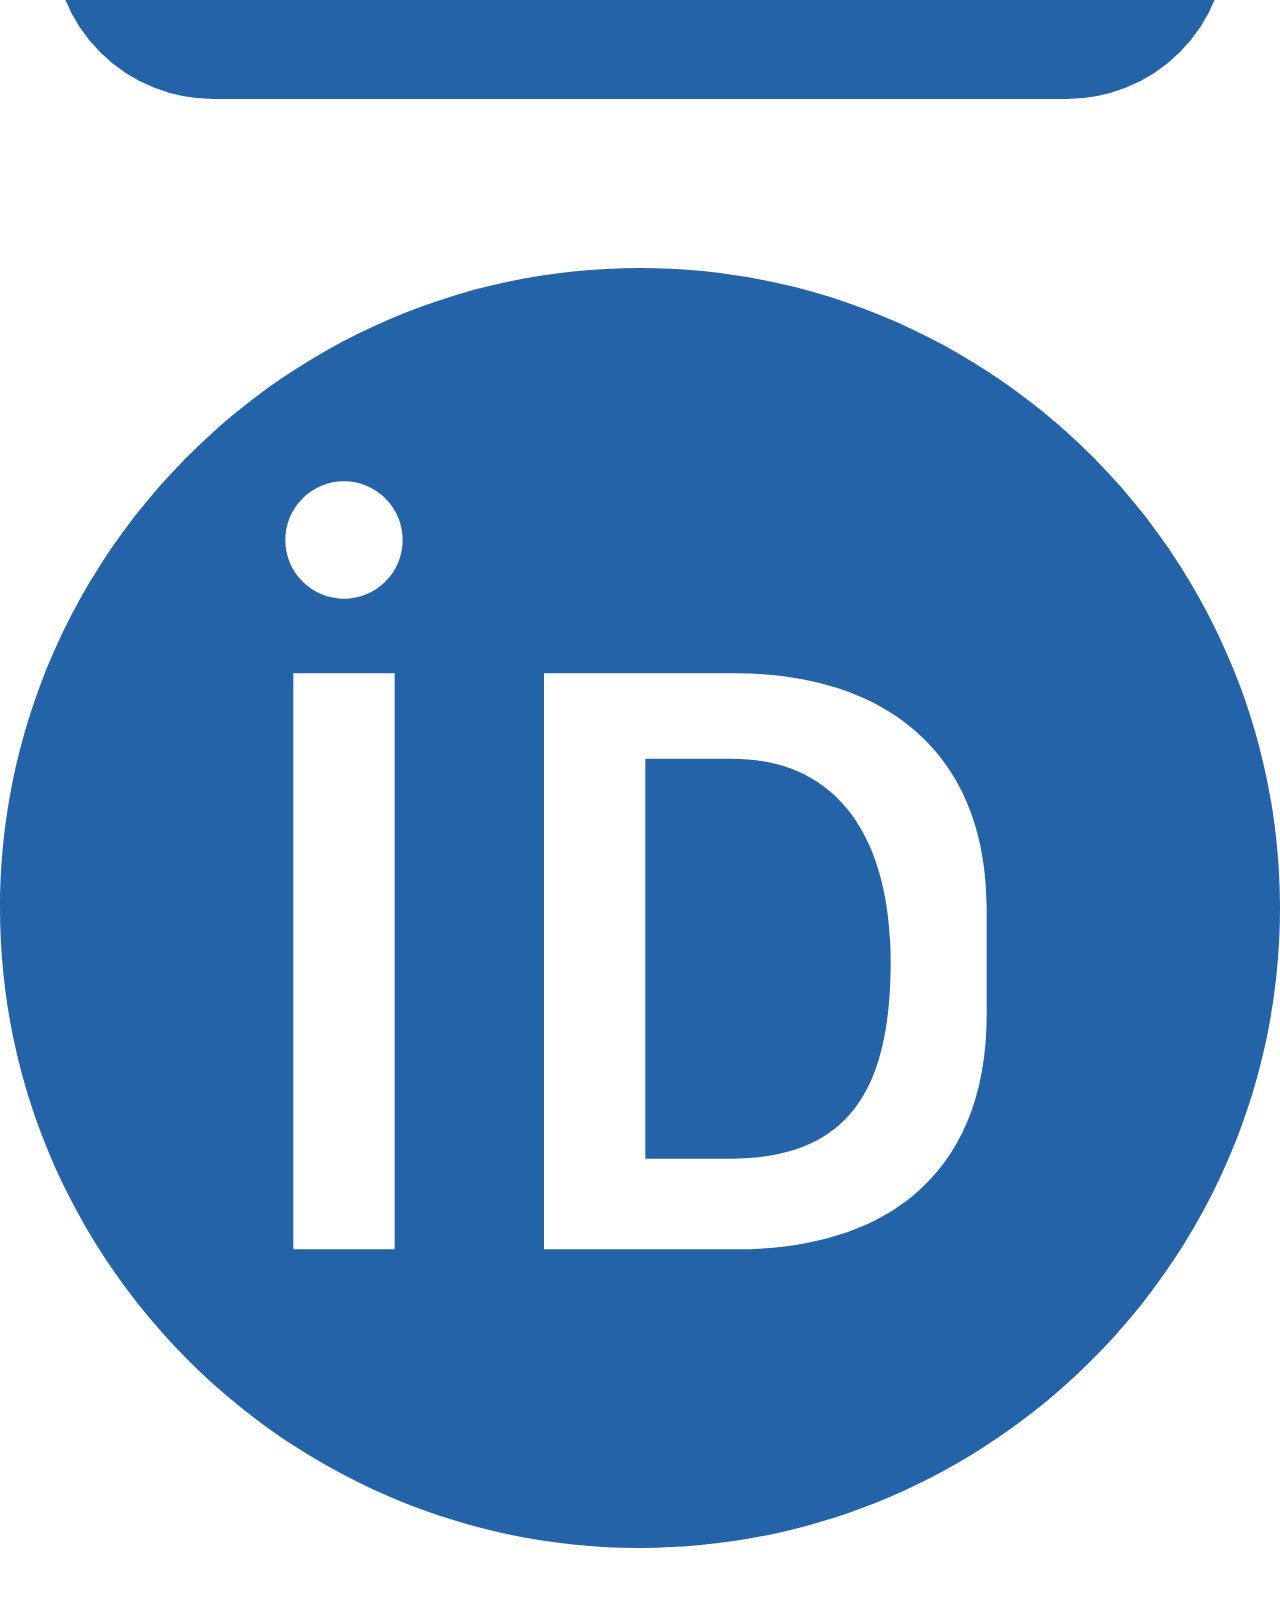
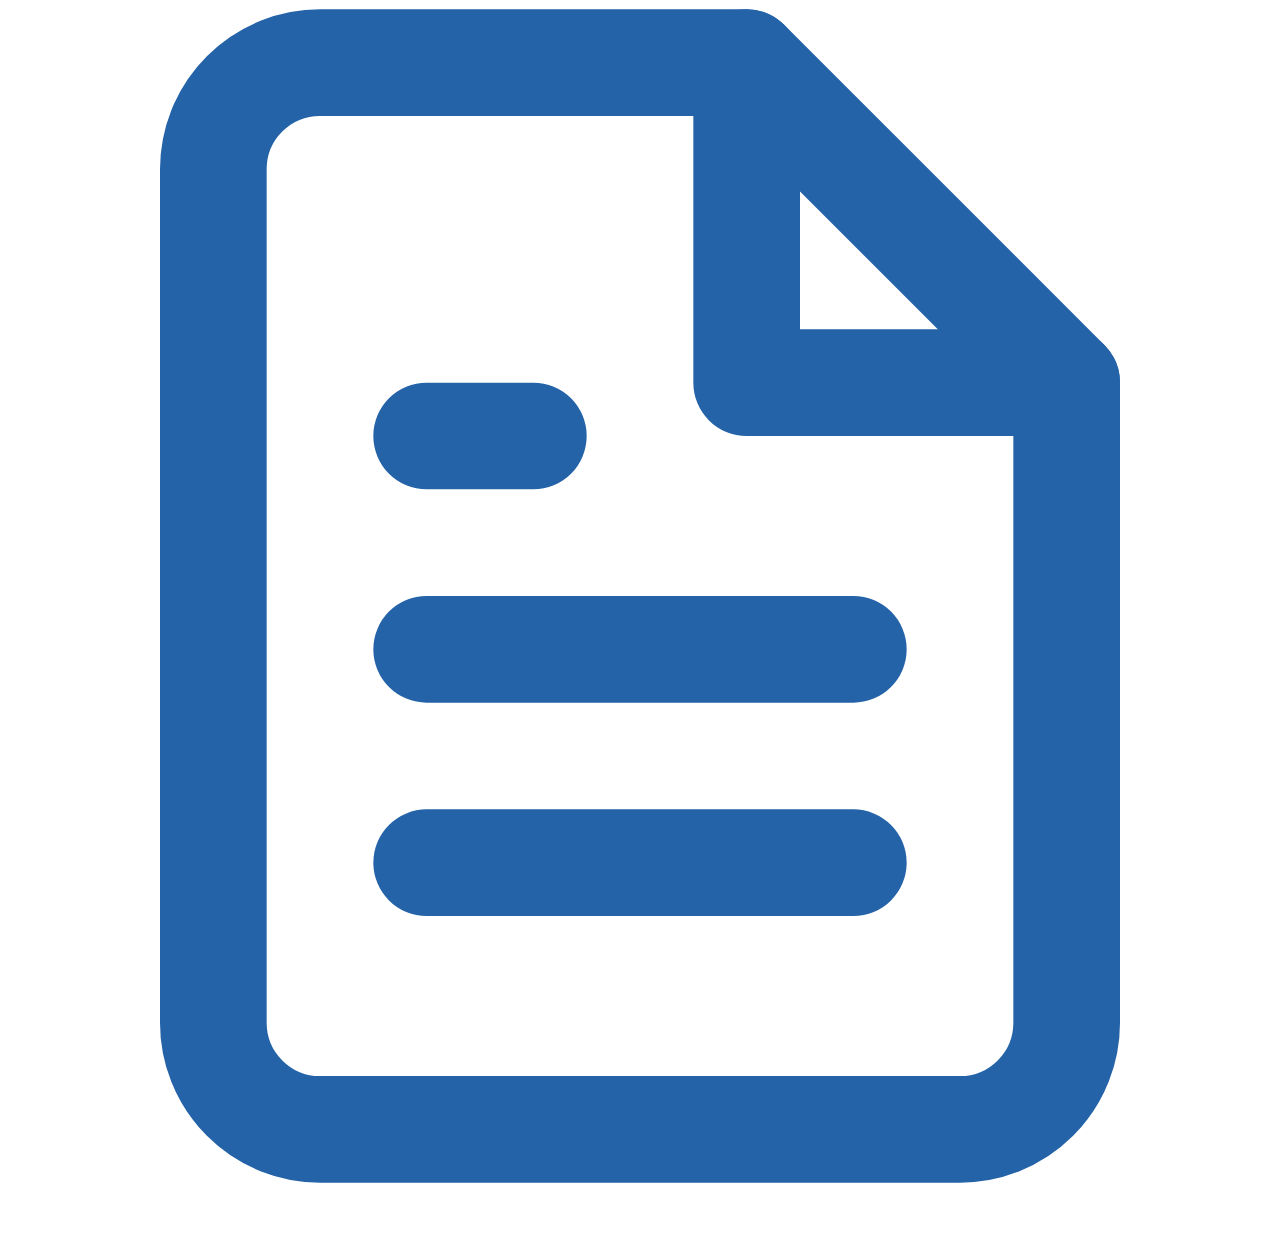
==== commit 0adad3b5: "rethink" ====
--- a/index.html
+++ b/index.html
@@ -4,7 +4,7 @@
   <meta charset="UTF-8">
   <meta name="viewport" content="width=device-width, initial-scale=1">
   <title>Thomas Kelly</title>
-  <meta name="description" content="Thomas Kelly, Mary and Moses Finley Research Fellow at Darwin College, Cambridge.">
+  <meta name="description" content="Thomas Kelly, classicist, University of Cambridge.">
   <meta name="robots" content="noindex, nofollow">
   <meta name="theme-color" content="#0d1117">
   <link rel="preconnect" href="https://fonts.googleapis.com">
@@ -12,66 +12,28 @@
   <link rel="stylesheet" href="https://fonts.googleapis.com/css2?family=Inter:wght@400;450;500;600;700&family=Noto+Sans:wght@400;500;600&display=swap">
   <link rel="stylesheet" href="style.css">
 </head>
-<body>
-<div class="container">
-
-  <div class="banner">
-    <a href="https://berlpap.smb.museum/03066/?lang=en"
-       title="P.Berol. inv. 11529 v. — Mathematical exercises from Theadelpheia, after 139 CE.">
-      <img src="papyrus.jpg"
-           alt="A quadrilateral diagram with Greek annotations from a Roman-period mathematical papyrus.">
-    </a>
-    <span class="caption">P.Berol. 11529v. <!-- a 2nd-century student&rsquo;s geometry exercises.--></span>
-  </div>
-
-  <header class="site-header">
-    <h1><a href="index.html">Thomas Kelly</a></h1>
-    <p class="tagline">Mary and Moses Finley Research Fellow, Darwin College, Cambridge</p>
-    <nav>
-      <a href="index.html" class="current">Home</a>
+<body class="home">
+  <main class="nameplate">
+    <img class="np-portrait" src="portrait-circle.png" alt="Thomas Kelly">
+    <h1 class="np-name"><a href="index.html">Thomas Kelly</a></h1>
+    <p class="np-role">Moses and Mary Finley Research Fellow, Darwin College, Cambridge</p>
+    <nav class="np-nav">
+      <a href="research.html">Research</a>
       <a href="publications.html">Publications</a>
       <a href="teaching.html">Teaching</a>
       <a href="misc.html">Misc.</a>
     </nav>
-  </header>
-
-  <main>
-
-    <div class="bio">
-      <img class="portrait" src="portrait.jpg" alt="">
-      <p>I am currently Mary and Moses Finley Research Fellow at <a href="https://www.darwin.cam.ac.uk/">Darwin College</a>, Cambridge, a Visiting Researcher on <em><a href="https://agroma.ncl.ac.uk/">The Agrimensores and Roman Mathematics</a></em> (Newcastle), and College Lecturer in Classical Languages at <a href="https://www.magd.ox.ac.uk/people/dr-thomas-kelly/">Magdalen College</a>, Oxford. Most of my work is on ancient scientific and technical writing, particularly ancient mathematics, but I am also interested in linguistic variation in ancient Greek and Latin.</p>
-    </div>
-
-    <div class="iconrow">
-      <a href="mailto:tk539@cam.ac.uk">
+    <div class="np-contact">
+      <a href="mailto:tk539@cam.ac.uk" aria-label="Email">
         <svg viewBox="0 0 24 24" fill="none" stroke="currentColor" stroke-width="2" stroke-linecap="round" stroke-linejoin="round"><rect x="2" y="4" width="20" height="16" rx="2"/><path d="m22 7-10 5L2 7"/></svg>
-        Email
       </a>
-      <a href="https://orcid.org/0000-0001-8656-9537">
+      <a href="https://orcid.org/0000-0001-8656-9537" aria-label="ORCID">
         <svg viewBox="0 0 24 24" fill="currentColor"><path d="M12 0C5.4 0 0 5.4 0 12s5.4 12 12 12 12-5.4 12-12S18.6 0 12 0zM7.4 18.4H5.5V7.6h1.9v10.8zm-.95-12.2a1.1 1.1 0 1 1 0-2.2 1.1 1.1 0 0 1 0 2.2zM18.5 14c0 3-1.9 4.4-4.7 4.4h-3.6V7.6h3.6c2.8 0 4.7 1.5 4.7 4.4v2zm-4.8-4.8h-1.6v7.5h1.6c2.3 0 3-1.4 3-3.7 0-2.2-.9-3.8-3-3.8z"/></svg>
-        ORCID
       </a>
-      <a href="cv.pdf">
+      <a href="cv.pdf" aria-label="CV">
         <svg viewBox="0 0 24 24" fill="none" stroke="currentColor" stroke-width="2" stroke-linecap="round" stroke-linejoin="round"><path d="M14 2H6a2 2 0 0 0-2 2v16a2 2 0 0 0 2 2h12a2 2 0 0 0 2-2V8z"/><path d="M14 2v6h6"/><path d="M16 13H8M16 17H8M10 9H8"/></svg>
-        CV
       </a>
     </div>
-
-    <h2>Recent &amp; forthcoming</h2>
-    <ul class="entries">
-      <li>&lsquo;Diagrams in Ancient Greek Practical Mathematics&rsquo; <span class="tag">Historia Mathematica</span> <span class="tag">forthcoming</span></li>
-      <li>&lsquo;Ptolemy&rsquo;s <em>Geographical Guide</em> and the Linguistic Apparatus of Ancient Greek Mathematics&rsquo; <span class="tag">Isis</span> <span class="tag">under review</span></li>
-      <li>Dictation and writing in Cicero&rsquo;s letters to Atticus <span class="tag">in prep</span></li>
-      <li>Phonological vs orthographic variation in Roman-period papyri <span class="tag">in prep</span></li>
-    </ul>
-
   </main>
-
-  <footer class="footer">
-    <p>&copy; 2026 Thomas Kelly</p>
-    <p>Banner: P.Berol. inv. 11529 v., Berlin <a href="https://berlpap.smb.museum/03066/?lang=en">Ägyptisches Museum und Papyrussammlung</a>.</p>
-  </footer>
-
-</div>
 </body>
 </html>
--- a/style.css
+++ b/style.css
@@ -56,6 +56,45 @@
 }
 
 .container {
+<<<<<<< HEAD
+  max-width: 1060px;
+  margin: 0 auto;
+  padding: var(--pad-y) var(--pad-x);
+}
+
+/* Off-centre layout: ~700px content column + ~200px right rail.
+   justify-content:start left-aligns the used width within the
+   centred container, so extra whitespace pools on the right. */
+.layout {
+  display: grid;
+  grid-template-columns: minmax(0, 700px) 200px;
+  column-gap: 56px;
+  justify-content: start;
+}
+
+.layout > .full   { grid-column: 1 / -1; }
+.layout > main    { grid-column: 1; }
+.layout > .rail   { grid-column: 2; }
+
+/* The right-margin rail: portrait + icon row, aligned to the bio top */
+.rail {
+  padding-top: 0.3rem;
+}
+.rail .portrait {
+  float: none;
+  display: block;
+  width: 100%;
+  height: auto;
+  margin: 0 0 1rem;
+  border-radius: 8px;
+  border: 1px solid var(--rule);
+}
+.rail .iconrow {
+  flex-direction: column;
+  align-items: stretch;
+  gap: 0.4rem;
+  margin: 0;
+=======
   max-width: var(--content-max);
   margin: 0 auto;
   padding: var(--pad-y) var(--pad-x);
@@ -82,6 +121,83 @@
   color: var(--muted);
   margin-top: 0.55rem;
   letter-spacing: 0;
+}
+
+/* ── HEADER ─────────────────────────────────────────────────── */
+
+header.site-header {
+  margin-bottom: 2.5rem;
+}
+
+header.site-header h1 {
+  font-size: 1.75rem;
+  font-weight: 700;
+  letter-spacing: -0.02em;
+  margin: 0 0 0.2rem;
+  line-height: 1.1;
+}
+
+header.site-header h1 a { color: var(--heading); border: none; }
+header.site-header h1 a:hover { color: var(--accent); }
+
+header.site-header .tagline {
+  color: var(--muted);
+  margin: 0 0 1.25rem;
+  font-size: 0.95rem;
+  font-weight: 450;
+>>>>>>> 96a9f9d1bf06a11c4f438ca86b9b2dc5dc41a1a1
+}
+.rail .iconrow a { justify-content: flex-start; }
+
+<<<<<<< HEAD
+/* Euclid construction row — FIXED pixel size, never scales with the
+   page (like text). The window clips a wide SVG left-aligned, so the
+   number of constructions visible = viewport width / construction width.
+   Soft right-edge fade hides the clip. */
+/* ── PER-PAGE BANNER ─────────────────────────────────────────────
+   Each inner page has ONE static banner. Fixed-aspect box. Euclid
+   clips-to-width (responsive reveal); manuscript panels are accent
+   boxes revealed through a duotone alpha mask (recolour in dark mode);
+   the tube map is an inline SVG that hides its labels on mobile. */
+.banner {
+  position: relative;
+  width: 100%;
+  aspect-ratio: 1180 / 300;
+  margin-bottom: 2rem;
+  overflow: hidden;
+  color: var(--accent);
+}
+.banner svg { display: block; }
+
+/* Euclid: fixed-height row clipped to width, soft right-edge fade */
+.banner.euclid {
+  display: flex;
+  align-items: center;
+  justify-content: flex-start;
+  -webkit-mask-image: linear-gradient(to right, #000 90%, transparent 100%);
+          mask-image: linear-gradient(to right, #000 90%, transparent 100%);
+}
+.banner.euclid svg { width: auto; height: 88%; max-width: none; flex: 0 0 auto; }
+
+/* Tube map: inline SVG fitted; labels hide on narrow screens */
+.banner.tube { display: flex; align-items: center; justify-content: center; }
+.banner.tube svg { width: 100%; height: 100%; }
+
+/* Manuscript banners: accent box revealed through duotone alpha mask */
+.banner.mask { background: currentColor; }
+.banner.ptolemy {
+  -webkit-mask: url(mask-ptolemy.png) center/cover no-repeat;
+          mask: url(mask-ptolemy.png) center/cover no-repeat;
+  -webkit-mask-mode: alpha; mask-mode: alpha;
+}
+.banner.tiro {
+  -webkit-mask: url(mask-tiro.png) center/cover no-repeat;
+          mask: url(mask-tiro.png) center/cover no-repeat;
+  -webkit-mask-mode: alpha; mask-mode: alpha;
+}
+
+@media (max-width: 640px) {
+  .banner.tube .maplabels { display: none; }
 }
 
 /* ── HEADER ─────────────────────────────────────────────────── */
@@ -168,6 +284,67 @@
 
 .bio { display: flow-root; margin-bottom: 1.5rem; }
 
+=======
+/* nav as a horizontal row of restrained links */
+header.site-header nav {
+  display: flex;
+  flex-wrap: wrap;
+  gap: 1.25rem;
+  font-size: 0.9rem;
+  font-weight: 500;
+  padding-bottom: 1.25rem;
+  border-bottom: 1px solid var(--rule);
+}
+
+header.site-header nav a {
+  color: var(--muted);
+  border: none;
+  text-transform: uppercase;
+  letter-spacing: 0.04em;
+  font-size: 0.78rem;
+}
+
+header.site-header nav a:hover { color: var(--accent); }
+header.site-header nav a.current { color: var(--heading); }
+
+/* ── ICON ROW ───────────────────────────────────────────────── */
+
+.iconrow {
+  display: flex;
+  flex-wrap: wrap;
+  gap: 0.5rem;
+  margin: 1.25rem 0 0;
+}
+
+.iconrow a {
+  display: inline-flex;
+  align-items: center;
+  gap: 0.4rem;
+  padding: 0.4rem 0.7rem;
+  border: 1px solid var(--chip-br);
+  background: var(--chip-bg);
+  border-radius: 7px;
+  color: var(--text);
+  font-size: 0.82rem;
+  font-weight: 500;
+  letter-spacing: 0;
+}
+
+.iconrow a:hover {
+  border-color: var(--accent);
+  color: var(--accent);
+}
+
+.iconrow svg {
+  width: 15px;
+  height: 15px;
+  flex-shrink: 0;
+}
+
+/* ── BIO ────────────────────────────────────────────────────── */
+
+.bio { display: flow-root; margin-bottom: 1.5rem; }
+
 .portrait {
   float: right;
   width: 116px;
@@ -177,6 +354,7 @@
   border: 1px solid var(--rule);
 }
 
+>>>>>>> 96a9f9d1bf06a11c4f438ca86b9b2dc5dc41a1a1
 /* ── MAIN ───────────────────────────────────────────────────── */
 
 main p { margin: 0 0 1rem; }
@@ -259,17 +437,168 @@
 
 /* ── MOBILE ─────────────────────────────────────────────────── */
 
+<<<<<<< HEAD
+@media (max-width: 820px) {
+  :root { --pad-y: 2.5rem; --size: 1rem; }
+  .container { max-width: 640px; }
+  .layout {
+    display: flex;
+    flex-direction: column;
+  }
+  .layout > .headerart     { order: 1; }
+  .layout > .site-header   { order: 2; }
+  .rail                    { order: 3; padding-top: 0; margin-bottom: 1.5rem; }
+  .layout > main           { order: 4; }
+  .layout > footer         { order: 5; }
+  .rail .portrait { width: 120px; margin: 0 0 1rem; }
+  .rail .iconrow { flex-direction: row; flex-wrap: wrap; }
+
+  header.site-header h1 { font-size: 1.5rem; }
+=======
 @media (max-width: 700px) {
   :root { --pad-y: 2.5rem; --size: 1rem; }
   header.site-header h1 { font-size: 1.5rem; }
   .banner img { max-height: 180px; }
   .portrait { width: 92px; margin-left: 1rem; }
+>>>>>>> 96a9f9d1bf06a11c4f438ca86b9b2dc5dc41a1a1
   header.site-header nav { gap: 0.9rem; }
 }
 
 @media print {
+<<<<<<< HEAD
+  header.site-header nav, .iconrow, .headerart, .footer { display: none; }
+=======
   .banner, header.site-header nav, .iconrow, .footer { display: none; }
+>>>>>>> 96a9f9d1bf06a11c4f438ca86b9b2dc5dc41a1a1
   :root { --bg: #fff; --text: #000; }
   .container { max-width: none; padding: 0; }
   a { color: inherit; border: none; }
 }
+<<<<<<< HEAD
+
+/* ════════════════════════════════════════════════════════════════
+   MINIMALIST HOME (centred nameplate). Applies only to body.home.
+   ════════════════════════════════════════════════════════════════ */
+body.home {
+  min-height: 100vh;
+  display: flex;
+  align-items: center;       /* true vertical centre */
+  justify-content: center;
+}
+.nameplate {
+  max-width: 460px;
+  margin: 0 auto;
+  padding: 2rem 1.5rem;
+  text-align: center;
+  display: flex;
+  flex-direction: column;
+  align-items: center;
+  gap: 0;
+}
+.np-portrait {
+  width: 132px;
+  height: 132px;
+  border-radius: 50%;
+  object-fit: cover;
+  margin-bottom: 1.6rem;
+  border: 1px solid var(--rule);
+}
+.np-name {
+  font-size: 1.9rem;
+  font-weight: 700;
+  letter-spacing: -0.02em;
+  margin: 0 0 0.4rem;
+  line-height: 1.1;
+}
+.np-name a { color: var(--heading); border: none; }
+.np-name a:hover { color: var(--accent); }
+.np-role {
+  font-size: 0.95rem;
+  font-weight: 500;
+  color: var(--muted);
+  margin: 0 0 1.6rem;
+  letter-spacing: 0.01em;
+  line-height: 1.5;
+  max-width: 34ch;
+}
+.np-line {
+  font-size: 1rem;
+  line-height: 1.55;
+  color: var(--text);
+  margin: 0 0 1.9rem;
+  max-width: 34ch;
+}
+.np-nav {
+  display: flex;
+  flex-wrap: wrap;
+  justify-content: center;
+  gap: 1.4rem;
+  margin-bottom: 1.8rem;
+}
+.np-nav a {
+  color: var(--text);
+  border: none;
+  font-size: 0.94rem;
+  font-weight: 500;
+  letter-spacing: 0.01em;
+}
+.np-nav a:hover { color: var(--accent); }
+.np-contact {
+  display: flex;
+  justify-content: center;
+  gap: 1.1rem;
+}
+.np-contact a {
+  color: var(--muted);
+  border: none;
+  display: inline-flex;
+}
+.np-contact a:hover { color: var(--accent); }
+.np-contact svg { width: 19px; height: 19px; }
+
+@media (max-width: 600px) {
+  .np-name { font-size: 1.6rem; }
+  .np-portrait { width: 112px; height: 112px; }
+}
+
+/* Research page: the collaboration invitation (sits near the top) */
+.collab {
+  color: var(--muted);
+  font-style: italic;
+  margin: 0 0 0.5rem;
+  padding-bottom: 1.5rem;
+  border-bottom: 1px solid var(--rule);
+}
+
+/* Misc: Greek karaoke as a collapsible section. The summary is styled to
+   match the h2 section headings, with a rotating disclosure marker. */
+details.karaoke {
+  margin: 2.5rem 0 1rem;
+}
+details.karaoke summary {
+  font-size: 0.82rem;
+  font-weight: 600;
+  text-transform: uppercase;
+  letter-spacing: 0.06em;
+  color: var(--muted);
+  cursor: pointer;
+  list-style: none;
+  display: flex;
+  align-items: center;
+  gap: 0.5rem;
+  transition: color 120ms;
+}
+details.karaoke summary:hover { color: var(--accent); }
+details.karaoke summary::-webkit-details-marker { display: none; }
+details.karaoke summary::before {
+  content: "";
+  width: 0; height: 0;
+  border-left: 5px solid currentColor;
+  border-top: 4px solid transparent;
+  border-bottom: 4px solid transparent;
+  transition: transform 150ms ease;
+}
+details.karaoke[open] summary::before { transform: rotate(90deg); }
+details.karaoke ul.plain { margin-top: 1rem; }
+=======
+>>>>>>> 96a9f9d1bf06a11c4f438ca86b9b2dc5dc41a1a1
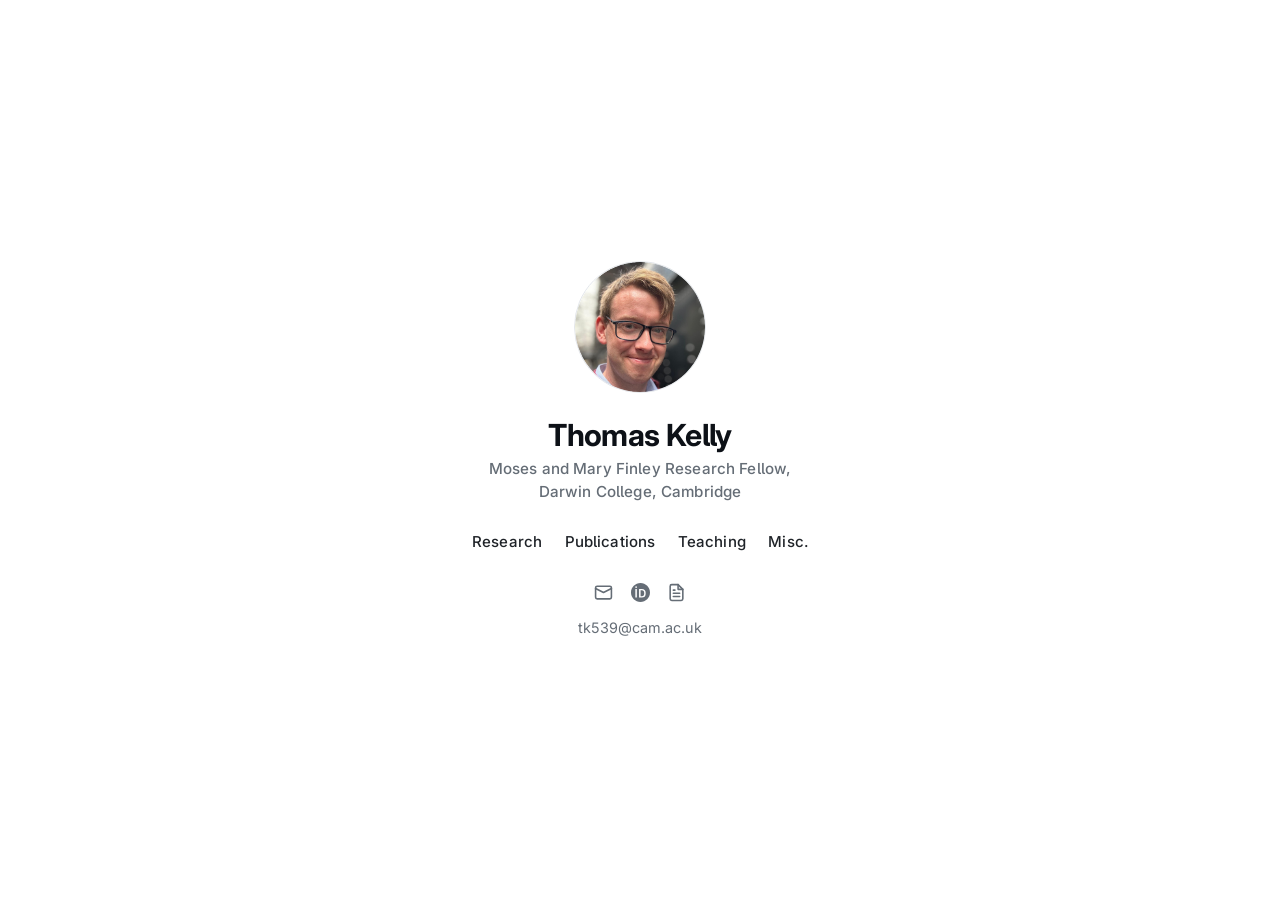
==== commit 25531472: "index update" ====
--- a/index.html
+++ b/index.html
@@ -24,7 +24,7 @@
       <a href="misc.html">Misc.</a>
     </nav>
     <div class="np-contact">
-      <a href="mailto:tk539@cam.ac.uk" aria-label="Email">
+      <a id="email-icon" href="#" aria-label="Email" data-user="tk539" data-domain="cam.ac.uk">
         <svg viewBox="0 0 24 24" fill="none" stroke="currentColor" stroke-width="2" stroke-linecap="round" stroke-linejoin="round"><rect x="2" y="4" width="20" height="16" rx="2"/><path d="m22 7-10 5L2 7"/></svg>
       </a>
       <a href="https://orcid.org/0000-0001-8656-9537" aria-label="ORCID">
@@ -34,6 +34,22 @@
         <svg viewBox="0 0 24 24" fill="none" stroke="currentColor" stroke-width="2" stroke-linecap="round" stroke-linejoin="round"><path d="M14 2H6a2 2 0 0 0-2 2v16a2 2 0 0 0 2 2h12a2 2 0 0 0 2-2V8z"/><path d="M14 2v6h6"/><path d="M16 13H8M16 17H8M10 9H8"/></svg>
       </a>
     </div>
+    <p class="np-email"><span id="email-text">tk539 [at] cam.ac.uk</span></p>
   </main>
+  <script>
+    (function () {
+      var user = "tk539", domain = "cam.ac.uk";
+      var addr = user + "@" + domain;
+      var icon = document.getElementById("email-icon");
+      if (icon) { icon.href = "mailto:" + addr; }
+      var text = document.getElementById("email-text");
+      if (text) {
+        var a = document.createElement("a");
+        a.href = "mailto:" + addr;
+        a.textContent = addr;
+        text.parentNode.replaceChild(a, text);
+      }
+    })();
+  </script>
 </body>
 </html>
--- a/style.css
+++ b/style.css
@@ -56,7 +56,6 @@
 }
 
 .container {
-<<<<<<< HEAD
   max-width: 1060px;
   margin: 0 auto;
   padding: var(--pad-y) var(--pad-x);
@@ -94,62 +93,9 @@
   align-items: stretch;
   gap: 0.4rem;
   margin: 0;
-=======
-  max-width: var(--content-max);
-  margin: 0 auto;
-  padding: var(--pad-y) var(--pad-x);
-}
-
-/* ── BANNER (home only) ─────────────────────────────────────── */
-
-.banner { margin-bottom: 2.5rem; }
-
-.banner img {
-  display: block;
-  width: 100%;
-  height: auto;
-  max-height: 240px;
-  object-fit: cover;
-  object-position: center 35%;
-  border-radius: 10px;
-  border: 1px solid var(--rule);
-}
-
-.banner .caption {
-  display: block;
-  font-size: 0.82rem;
-  color: var(--muted);
-  margin-top: 0.55rem;
-  letter-spacing: 0;
-}
-
-/* ── HEADER ─────────────────────────────────────────────────── */
-
-header.site-header {
-  margin-bottom: 2.5rem;
-}
-
-header.site-header h1 {
-  font-size: 1.75rem;
-  font-weight: 700;
-  letter-spacing: -0.02em;
-  margin: 0 0 0.2rem;
-  line-height: 1.1;
-}
-
-header.site-header h1 a { color: var(--heading); border: none; }
-header.site-header h1 a:hover { color: var(--accent); }
-
-header.site-header .tagline {
-  color: var(--muted);
-  margin: 0 0 1.25rem;
-  font-size: 0.95rem;
-  font-weight: 450;
->>>>>>> 96a9f9d1bf06a11c4f438ca86b9b2dc5dc41a1a1
 }
 .rail .iconrow a { justify-content: flex-start; }
 
-<<<<<<< HEAD
 /* Euclid construction row — FIXED pixel size, never scales with the
    page (like text). The window clips a wide SVG left-aligned, so the
    number of constructions visible = viewport width / construction width.
@@ -284,77 +230,6 @@
 
 .bio { display: flow-root; margin-bottom: 1.5rem; }
 
-=======
-/* nav as a horizontal row of restrained links */
-header.site-header nav {
-  display: flex;
-  flex-wrap: wrap;
-  gap: 1.25rem;
-  font-size: 0.9rem;
-  font-weight: 500;
-  padding-bottom: 1.25rem;
-  border-bottom: 1px solid var(--rule);
-}
-
-header.site-header nav a {
-  color: var(--muted);
-  border: none;
-  text-transform: uppercase;
-  letter-spacing: 0.04em;
-  font-size: 0.78rem;
-}
-
-header.site-header nav a:hover { color: var(--accent); }
-header.site-header nav a.current { color: var(--heading); }
-
-/* ── ICON ROW ───────────────────────────────────────────────── */
-
-.iconrow {
-  display: flex;
-  flex-wrap: wrap;
-  gap: 0.5rem;
-  margin: 1.25rem 0 0;
-}
-
-.iconrow a {
-  display: inline-flex;
-  align-items: center;
-  gap: 0.4rem;
-  padding: 0.4rem 0.7rem;
-  border: 1px solid var(--chip-br);
-  background: var(--chip-bg);
-  border-radius: 7px;
-  color: var(--text);
-  font-size: 0.82rem;
-  font-weight: 500;
-  letter-spacing: 0;
-}
-
-.iconrow a:hover {
-  border-color: var(--accent);
-  color: var(--accent);
-}
-
-.iconrow svg {
-  width: 15px;
-  height: 15px;
-  flex-shrink: 0;
-}
-
-/* ── BIO ────────────────────────────────────────────────────── */
-
-.bio { display: flow-root; margin-bottom: 1.5rem; }
-
-.portrait {
-  float: right;
-  width: 116px;
-  height: auto;
-  margin: 0.2rem 0 1rem 1.5rem;
-  border-radius: 8px;
-  border: 1px solid var(--rule);
-}
-
->>>>>>> 96a9f9d1bf06a11c4f438ca86b9b2dc5dc41a1a1
 /* ── MAIN ───────────────────────────────────────────────────── */
 
 main p { margin: 0 0 1rem; }
@@ -437,7 +312,6 @@
 
 /* ── MOBILE ─────────────────────────────────────────────────── */
 
-<<<<<<< HEAD
 @media (max-width: 820px) {
   :root { --pad-y: 2.5rem; --size: 1rem; }
   .container { max-width: 640px; }
@@ -454,27 +328,15 @@
   .rail .iconrow { flex-direction: row; flex-wrap: wrap; }
 
   header.site-header h1 { font-size: 1.5rem; }
-=======
-@media (max-width: 700px) {
-  :root { --pad-y: 2.5rem; --size: 1rem; }
-  header.site-header h1 { font-size: 1.5rem; }
-  .banner img { max-height: 180px; }
-  .portrait { width: 92px; margin-left: 1rem; }
->>>>>>> 96a9f9d1bf06a11c4f438ca86b9b2dc5dc41a1a1
   header.site-header nav { gap: 0.9rem; }
 }
 
 @media print {
-<<<<<<< HEAD
   header.site-header nav, .iconrow, .headerart, .footer { display: none; }
-=======
-  .banner, header.site-header nav, .iconrow, .footer { display: none; }
->>>>>>> 96a9f9d1bf06a11c4f438ca86b9b2dc5dc41a1a1
   :root { --bg: #fff; --text: #000; }
   .container { max-width: none; padding: 0; }
   a { color: inherit; border: none; }
 }
-<<<<<<< HEAD
 
 /* ════════════════════════════════════════════════════════════════
    MINIMALIST HOME (centred nameplate). Applies only to body.home.
@@ -600,5 +462,11 @@
 }
 details.karaoke[open] summary::before { transform: rotate(90deg); }
 details.karaoke ul.plain { margin-top: 1rem; }
-=======
->>>>>>> 96a9f9d1bf06a11c4f438ca86b9b2dc5dc41a1a1
+
+/* Home: visible email line below contact icons (assembled by script) */
+.np-email {
+  margin: 0.9rem 0 0;
+  font-size: 0.9rem;
+}
+.np-email a, .np-email span { color: var(--muted); border: none; }
+.np-email a:hover { color: var(--accent); }
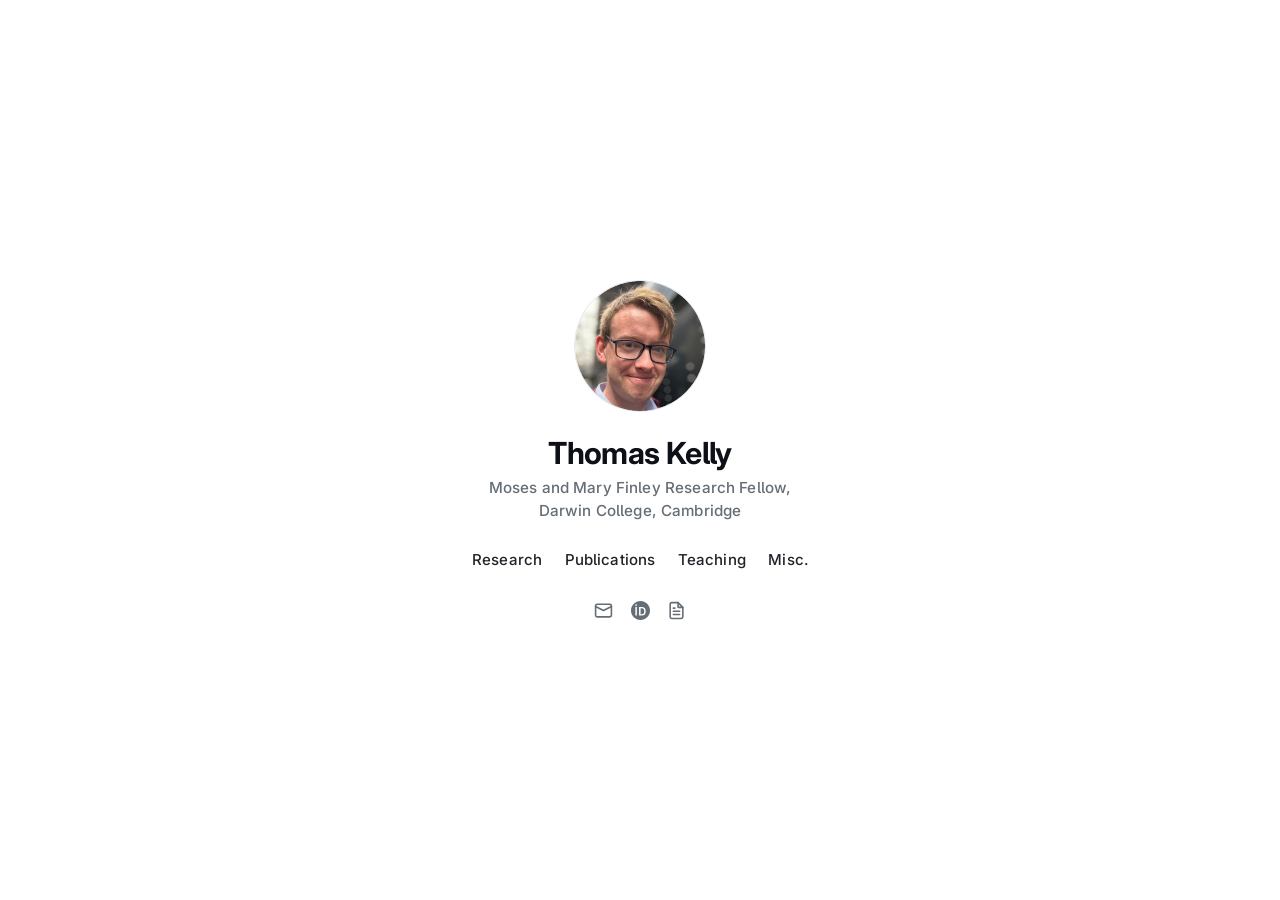
==== commit 8389421a: "research and teaching changes" ====
--- a/index.html
+++ b/index.html
@@ -34,21 +34,11 @@
         <svg viewBox="0 0 24 24" fill="none" stroke="currentColor" stroke-width="2" stroke-linecap="round" stroke-linejoin="round"><path d="M14 2H6a2 2 0 0 0-2 2v16a2 2 0 0 0 2 2h12a2 2 0 0 0 2-2V8z"/><path d="M14 2v6h6"/><path d="M16 13H8M16 17H8M10 9H8"/></svg>
       </a>
     </div>
-    <p class="np-email"><span id="email-text">tk539 [at] cam.ac.uk</span></p>
   </main>
   <script>
     (function () {
-      var user = "tk539", domain = "cam.ac.uk";
-      var addr = user + "@" + domain;
       var icon = document.getElementById("email-icon");
-      if (icon) { icon.href = "mailto:" + addr; }
-      var text = document.getElementById("email-text");
-      if (text) {
-        var a = document.createElement("a");
-        a.href = "mailto:" + addr;
-        a.textContent = addr;
-        text.parentNode.replaceChild(a, text);
-      }
+      if (icon) { icon.href = "mailto:" + icon.dataset.user + "@" + icon.dataset.domain; }
     })();
   </script>
 </body>
--- a/style.css
+++ b/style.css
@@ -463,10 +463,3 @@
 details.karaoke[open] summary::before { transform: rotate(90deg); }
 details.karaoke ul.plain { margin-top: 1rem; }
 
-/* Home: visible email line below contact icons (assembled by script) */
-.np-email {
-  margin: 0.9rem 0 0;
-  font-size: 0.9rem;
-}
-.np-email a, .np-email span { color: var(--muted); border: none; }
-.np-email a:hover { color: var(--accent); }
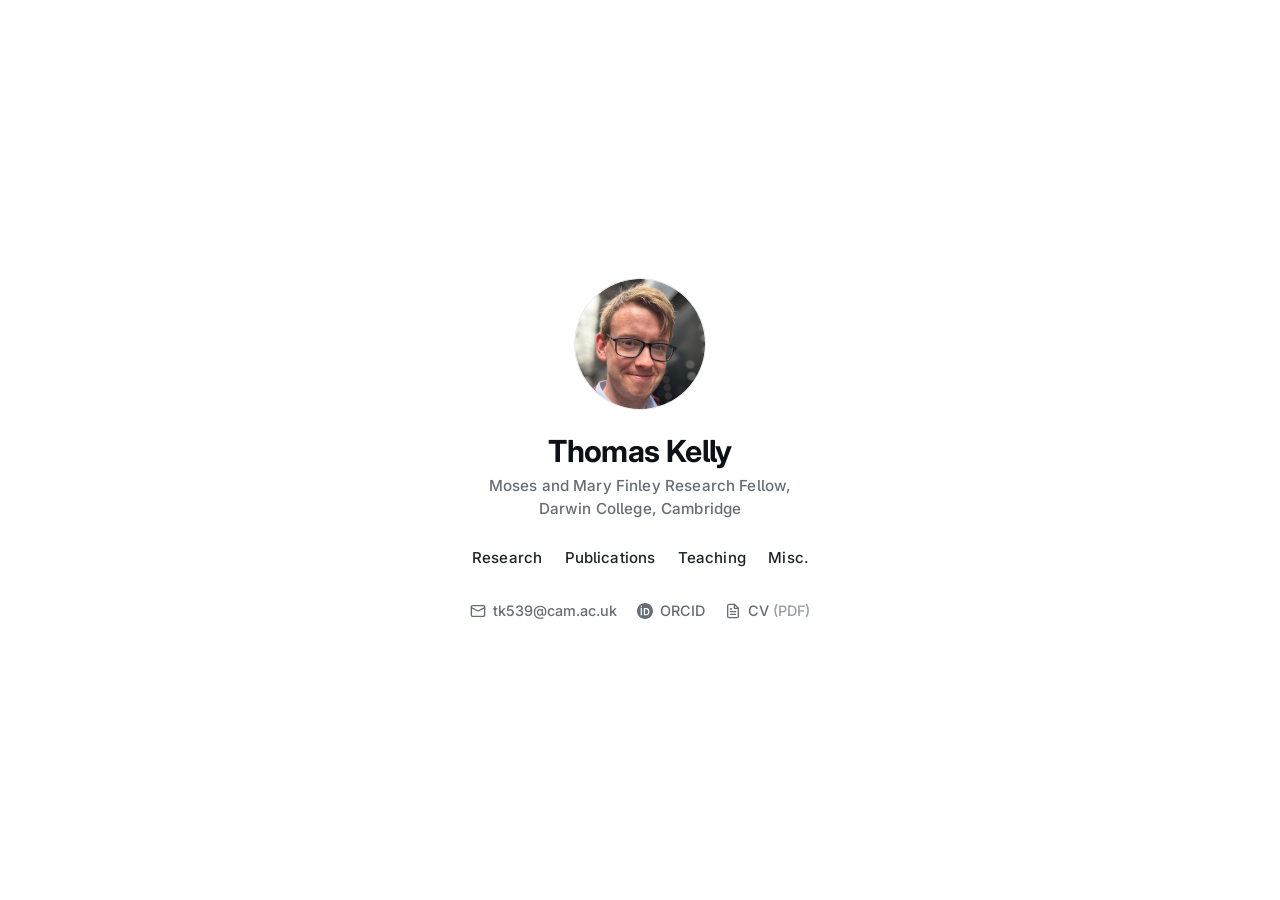
==== commit a86ee3f9: "updates to front" ====
--- a/index.html
+++ b/index.html
@@ -24,22 +24,30 @@
       <a href="misc.html">Misc.</a>
     </nav>
     <div class="np-contact">
-      <a id="email-icon" href="#" aria-label="Email" data-user="tk539" data-domain="cam.ac.uk">
+      <a id="email-link" href="#" data-user="tk539" data-domain="cam.ac.uk">
         <svg viewBox="0 0 24 24" fill="none" stroke="currentColor" stroke-width="2" stroke-linecap="round" stroke-linejoin="round"><rect x="2" y="4" width="20" height="16" rx="2"/><path d="m22 7-10 5L2 7"/></svg>
+        <span class="label">Email</span>
       </a>
-      <a href="https://orcid.org/0000-0001-8656-9537" aria-label="ORCID">
+      <a href="https://orcid.org/0000-0001-8656-9537">
         <svg viewBox="0 0 24 24" fill="currentColor"><path d="M12 0C5.4 0 0 5.4 0 12s5.4 12 12 12 12-5.4 12-12S18.6 0 12 0zM7.4 18.4H5.5V7.6h1.9v10.8zm-.95-12.2a1.1 1.1 0 1 1 0-2.2 1.1 1.1 0 0 1 0 2.2zM18.5 14c0 3-1.9 4.4-4.7 4.4h-3.6V7.6h3.6c2.8 0 4.7 1.5 4.7 4.4v2zm-4.8-4.8h-1.6v7.5h1.6c2.3 0 3-1.4 3-3.7 0-2.2-.9-3.8-3-3.8z"/></svg>
+        <span class="label">ORCID</span>
       </a>
-      <a href="cv.pdf" aria-label="CV">
+      <a href="cv.pdf">
         <svg viewBox="0 0 24 24" fill="none" stroke="currentColor" stroke-width="2" stroke-linecap="round" stroke-linejoin="round"><path d="M14 2H6a2 2 0 0 0-2 2v16a2 2 0 0 0 2 2h12a2 2 0 0 0 2-2V8z"/><path d="M14 2v6h6"/><path d="M16 13H8M16 17H8M10 9H8"/></svg>
+        <span class="label">CV <span class="meta">(PDF)</span></span>
       </a>
     </div>
   </main>
   <script>
     (function () {
-      var icon = document.getElementById("email-icon");
-      if (icon) { icon.href = "mailto:" + icon.dataset.user + "@" + icon.dataset.domain; }
+      var el = document.getElementById("email-link");
+      if (el) {
+        var addr = el.dataset.user + "@" + el.dataset.domain;
+        el.href = "mailto:" + addr;
+        var label = el.querySelector(".label");
+        if (label) { label.textContent = addr; }
+      }
     })();
   </script>
 </body>
-</html>
+</html>
--- a/style.css
+++ b/style.css
@@ -405,18 +405,28 @@
   letter-spacing: 0.01em;
 }
 .np-nav a:hover { color: var(--accent); }
+
+/* ── HOME CONTACT ROW (icon + label) ────────────────────────── */
 .np-contact {
   display: flex;
+  flex-wrap: wrap;
   justify-content: center;
-  gap: 1.1rem;
+  align-items: center;
+  gap: 0.5rem 1.25rem;       /* row-gap (when wrapped) / column-gap */
 }
 .np-contact a {
   color: var(--muted);
   border: none;
   display: inline-flex;
+  align-items: center;
+  gap: 0.45rem;
+  font-size: 0.9rem;
+  font-weight: 500;
+  letter-spacing: 0;
 }
 .np-contact a:hover { color: var(--accent); }
-.np-contact svg { width: 19px; height: 19px; }
+.np-contact svg { width: 16px; height: 16px; flex-shrink: 0; }
+.np-contact .meta { opacity: 0.65; }
 
 @media (max-width: 600px) {
   .np-name { font-size: 1.6rem; }
@@ -461,5 +471,4 @@
   transition: transform 150ms ease;
 }
 details.karaoke[open] summary::before { transform: rotate(90deg); }
-details.karaoke ul.plain { margin-top: 1rem; }
-
+details.karaoke ul.plain { margin-top: 1rem; }
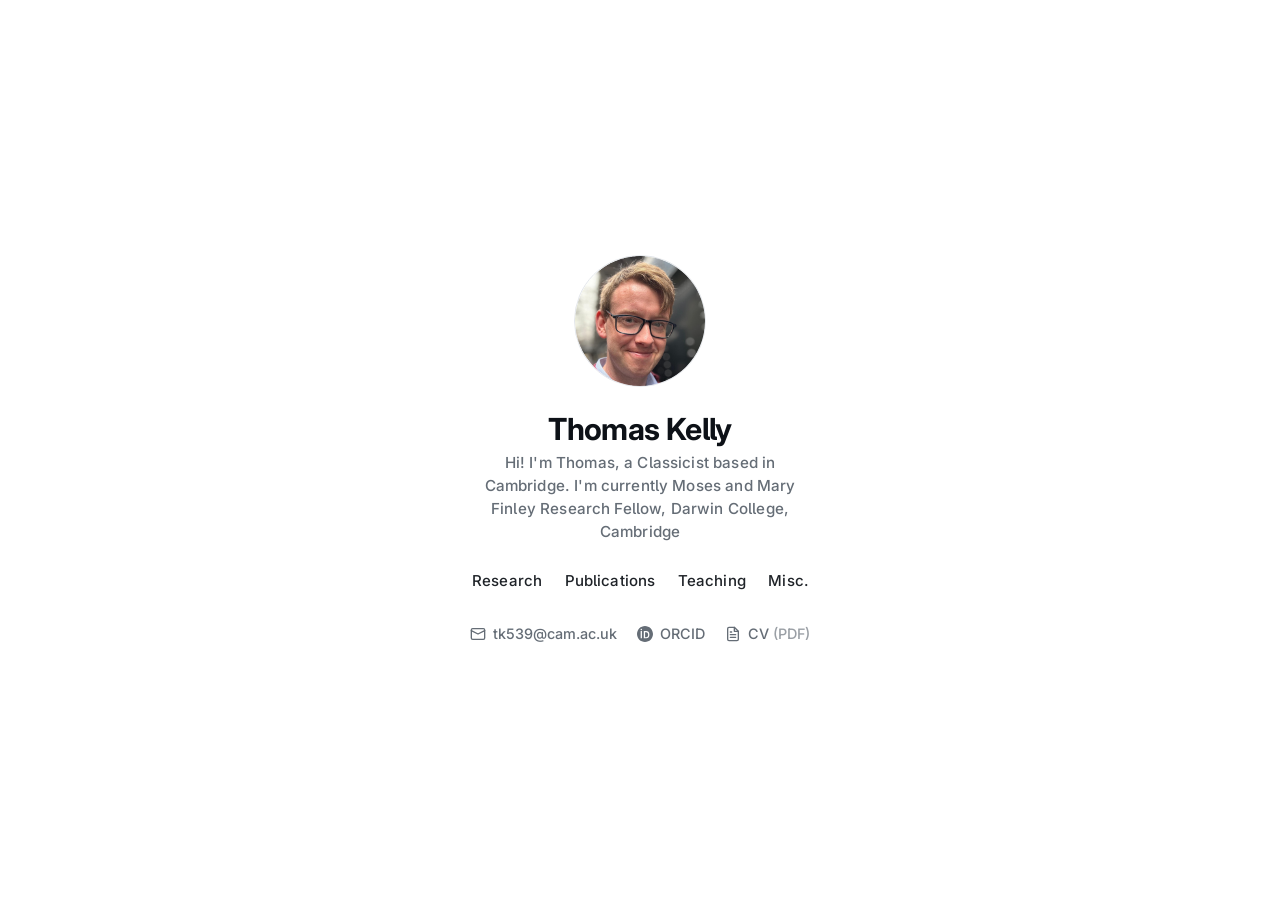
==== commit 7cdd34b0: "updates" ====
--- a/index.html
+++ b/index.html
@@ -16,7 +16,7 @@
   <main class="nameplate">
     <img class="np-portrait" src="portrait-circle.png" alt="Thomas Kelly">
     <h1 class="np-name"><a href="index.html">Thomas Kelly</a></h1>
-    <p class="np-role">Moses and Mary Finley Research Fellow, Darwin College, Cambridge</p>
+    <p class="np-role">Hi! I'm Thomas, a Classicist based in Cambridge. I'm currently Moses and Mary Finley Research Fellow, Darwin College, Cambridge</p>
     <nav class="np-nav">
       <a href="research.html">Research</a>
       <a href="publications.html">Publications</a>
